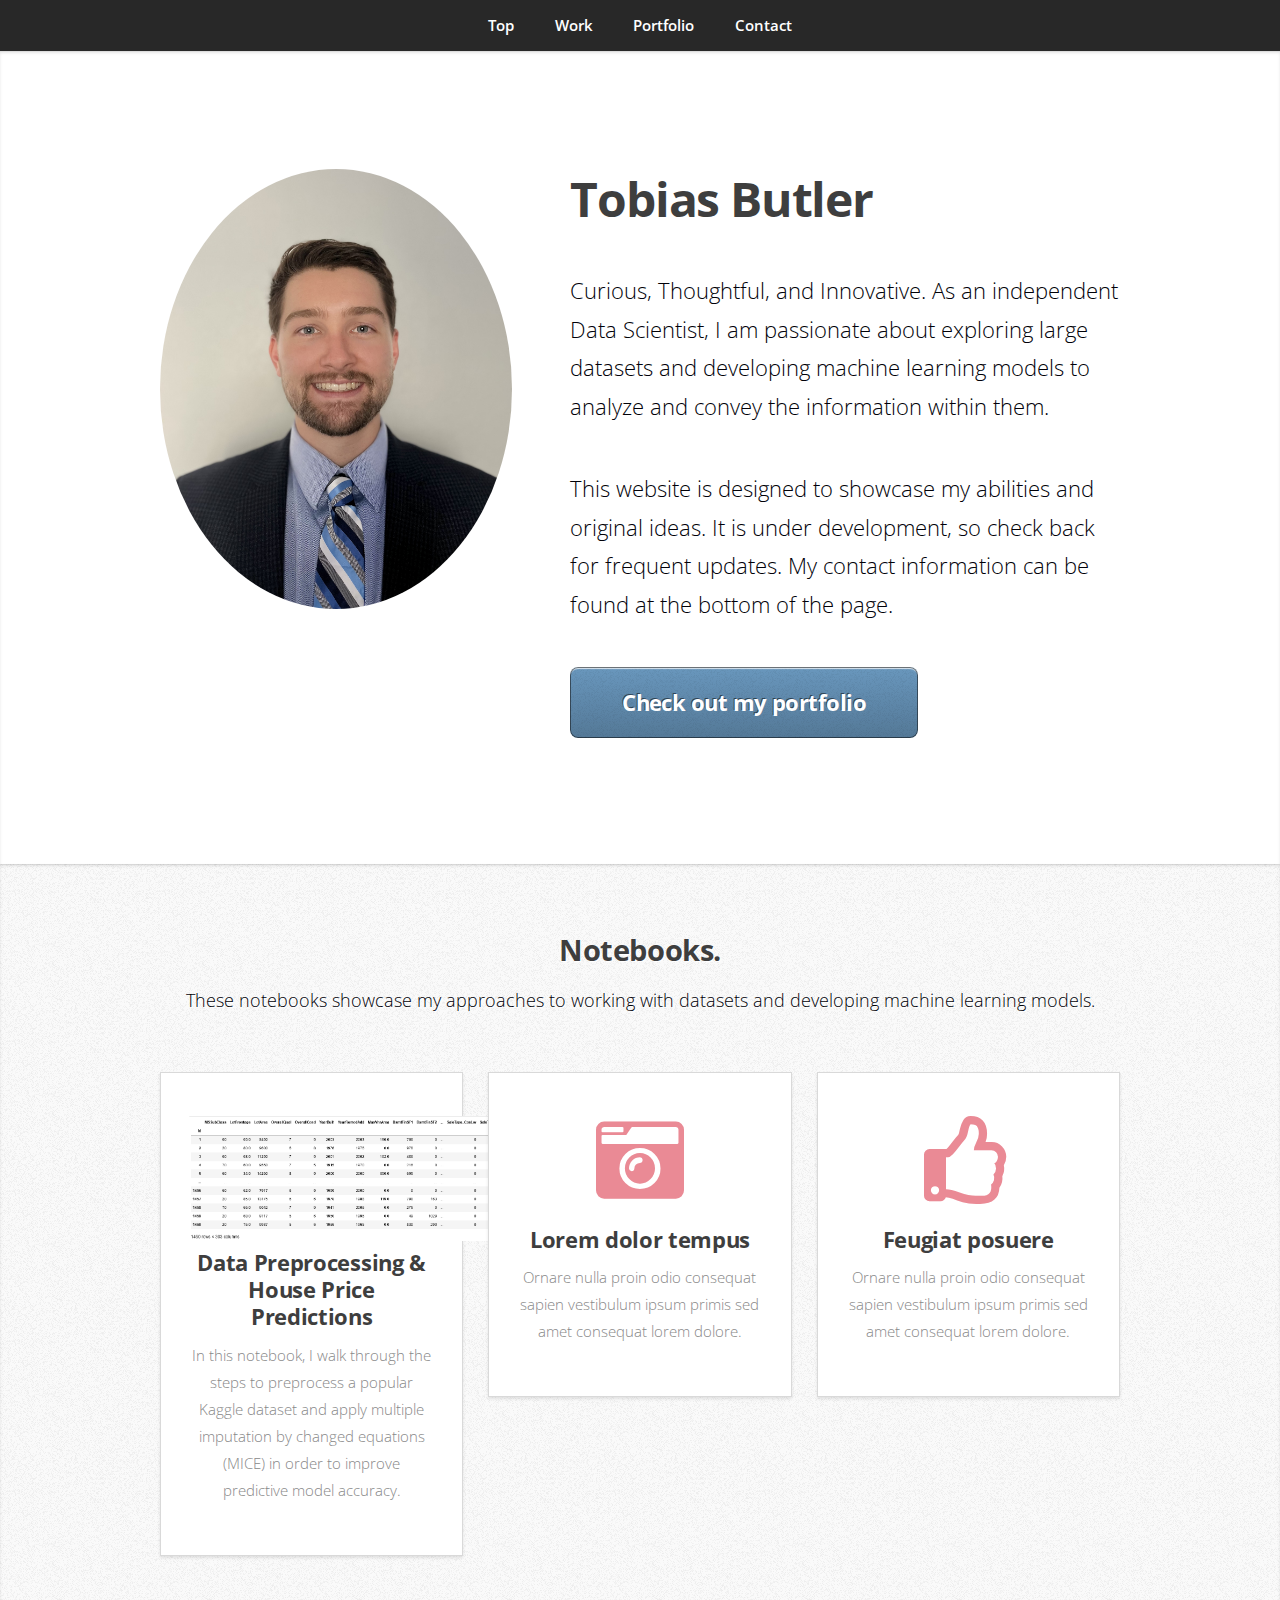
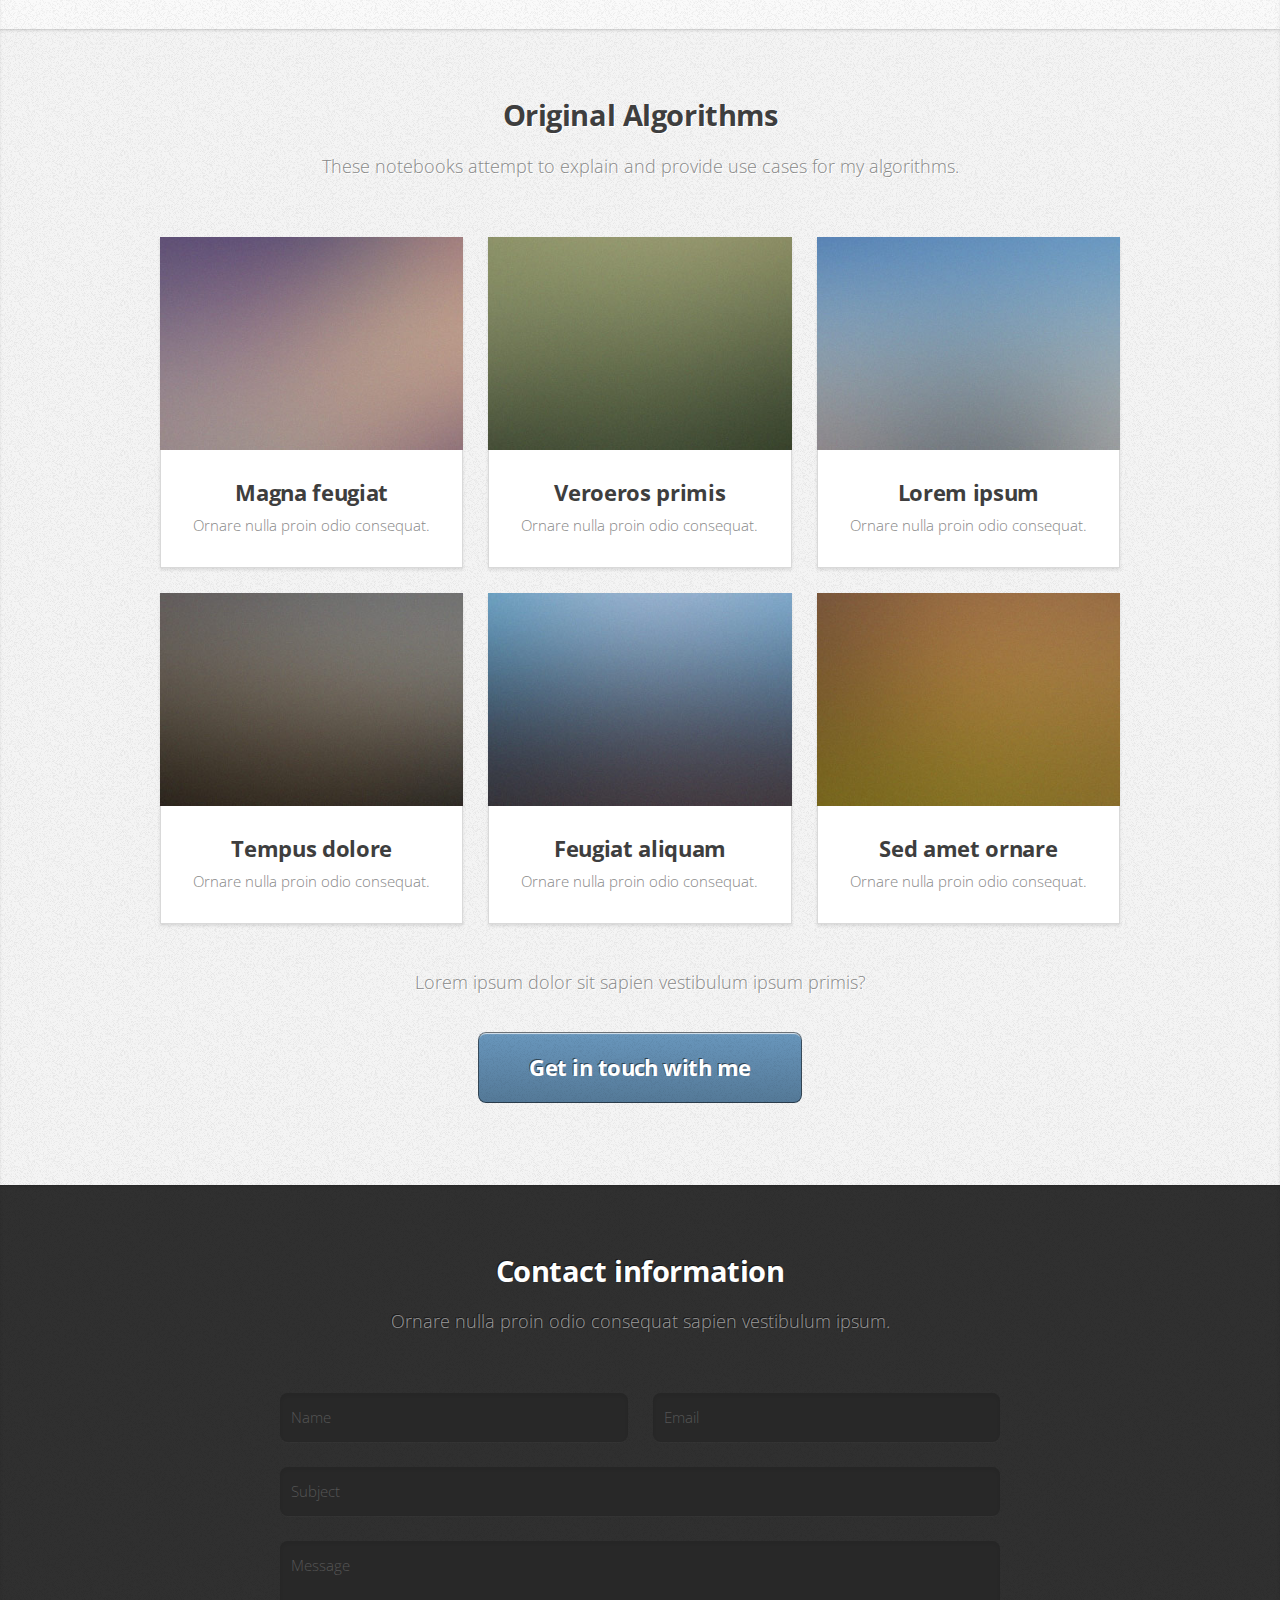
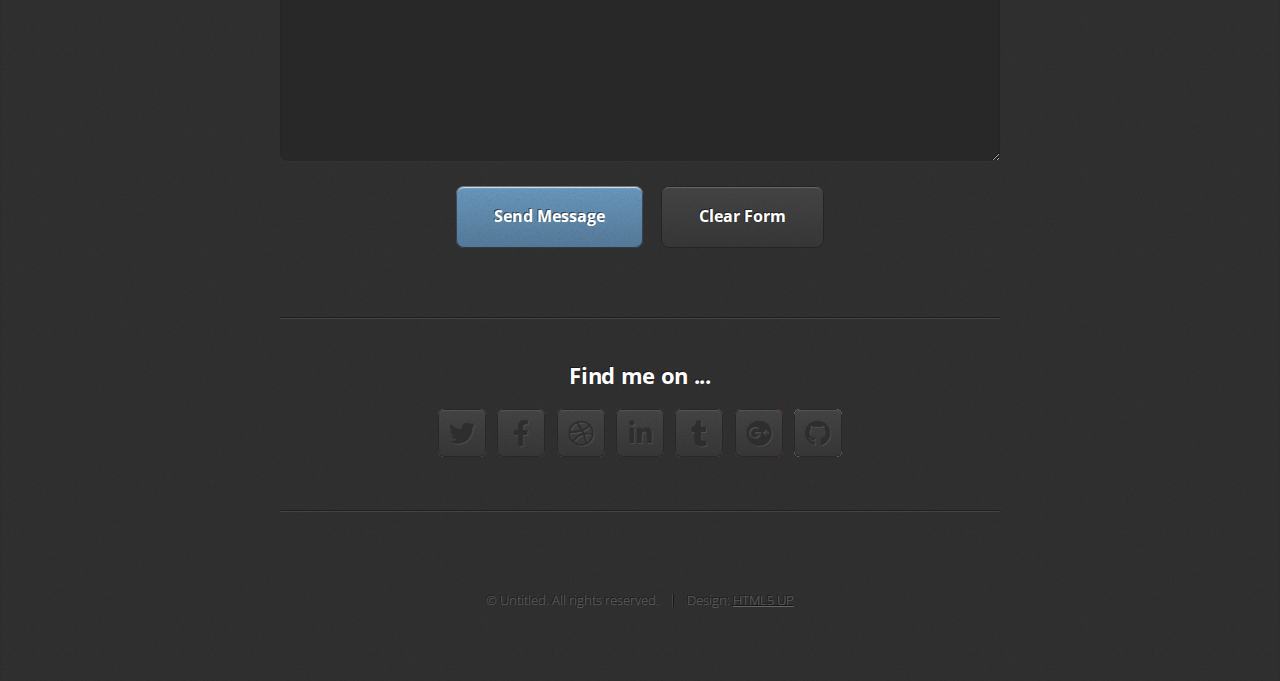
==== index.html @ 4e1645ac ""initial commit"" ====
<!DOCTYPE HTML>
<!--
	Miniport by HTML5 UP
	html5up.net | @ajlkn
	Free for personal and commercial use under the CCA 3.0 license (html5up.net/license)
-->
<html>
	<head>
		<title>Miniport by HTML5 UP</title>
		<meta charset="utf-8" />
		<meta name="viewport" content="width=device-width, initial-scale=1, user-scalable=no" />
		<link rel="stylesheet" href="assets/css/main.css" />
	</head>
	<body class="is-preload">

		<!-- Nav -->
			<nav id="nav">
				<ul class="container">
					<li><a href="#top">Top</a></li>
					<li><a href="#work">Work</a></li>
					<li><a href="#portfolio">Portfolio</a></li>
					<li><a href="#contact">Contact</a></li>
				</ul>
			</nav>

		<!-- Home -->
			<article id="top" class="wrapper style1">
				<div class="container">
					<div class="row">
						<div class="col-4 col-5-large col-12-medium"> 
							<span class="image fit"><img src="images/Headshot sep_7_22.jpg" alt="" /></span>
						</div>
						<div class="col-8 col-7-large col-12-medium">
							<header>
								<h1><strong>Tobias Butler</strong></h1>
							</header>
							<p style="color:rgb(1, 1, 8)">Curious, Thoughtful, and Innovative. As an independent Data Scientist, I am passionate about exploring large 
                                datasets and developing machine learning models to analyze and convey the information within them.</p>
							<p style="color:rgb(1, 1, 8)">This website is designed to showcase my abilities and original ideas. It is under development, so check back 
                                for frequent updates. My contact information can be found at the bottom of the page.</p>
                            <a href="#work" style="color:rgb(1, 1, 8)" class="button large scrolly" >Check out my portfolio</a>
						</div>
					</div>
				</div>
			</article>

		<!-- Portfolio -->
			<article id="work" class="wrapper style2">
				<div class="container">
					<header>
						<h2>Notebooks.</h2>
						<p style="color:rgb(1, 1, 8)">These notebooks showcase my approaches to working with datasets and developing machine learning models.</p>
					</header>
					<div class="row aln-center">
						<div class="col-4 col-6-medium col-12-small" onclick="location.href='newurl.html';">
							<section class="box style1">
								<!-- <span class="icon featured fa-comments"></span> -->
                                <span><img src="images/pandas_table_house_prices.png" alt="Pandas Dataframe" style="width:300px;height:125px;"></span>
								<h3>Data Preprocessing & House Price Predictions</h3>
								<p>In this notebook, I walk through the steps to preprocess a popular Kaggle dataset and apply multiple imputation by changed equations 
                                    (MICE) in order to improve predictive model accuracy.</p>
							</section>
						</div>
						<div class="col-4 col-6-medium col-12-small">
							<section class="box style1">
								<span class="icon solid featured fa-camera-retro"></span>
								<h3>Lorem dolor tempus</h3>
								<p>Ornare nulla proin odio consequat sapien vestibulum ipsum primis sed amet consequat lorem dolore.</p>
							</section>
						</div>
						<div class="col-4 col-6-medium col-12-small">
							<section class="box style1">
								<span class="icon featured fa-thumbs-up"></span>
								<h3>Feugiat posuere</h3>
								<p>Ornare nulla proin odio consequat sapien vestibulum ipsum primis sed amet consequat lorem dolore.</p>
							</section>
						</div>
                        <!-- can add another division here and it will be centered underneath the others -->
					</div>
					<!-- <footer> -->
						<!-- <p>Lorem ipsum dolor sit sapien vestibulum ipsum primis?</p> -->
						<!-- <a href="#portfolio" class="button large scrolly">See some of my recent work</a> -->
					<!-- </footer> -->
				</div>
			</article>

		<!-- Algorithms -->
			<article id="portfolio" class="wrapper style3">
				<div class="container">
					<header>
						<h2>Original Algorithms</h2>
						<p>These notebooks attempt to explain and provide use cases for my algorithms.</p>
					</header>
					<div class="row">
						<div class="col-4 col-6-medium col-12-small">
							<article class="box style2">
								<a href="#" class="image featured"><img src="images/pic01.jpg" alt="" /></a>
								<h3><a href="#">Magna feugiat</a></h3>
								<p>Ornare nulla proin odio consequat.</p>
							</article>
						</div>
						<div class="col-4 col-6-medium col-12-small">
							<article class="box style2">
								<a href="#" class="image featured"><img src="images/pic02.jpg" alt="" /></a>
								<h3><a href="#">Veroeros primis</a></h3>
								<p>Ornare nulla proin odio consequat.</p>
							</article>
						</div>
						<div class="col-4 col-6-medium col-12-small">
							<article class="box style2">
								<a href="#" class="image featured"><img src="images/pic03.jpg" alt="" /></a>
								<h3><a href="#">Lorem ipsum</a></h3>
								<p>Ornare nulla proin odio consequat.</p>
							</article>
						</div>
						<div class="col-4 col-6-medium col-12-small">
							<article class="box style2">
								<a href="#" class="image featured"><img src="images/pic04.jpg" alt="" /></a>
								<h3><a href="#">Tempus dolore</a></h3>
								<p>Ornare nulla proin odio consequat.</p>
							</article>
						</div>
						<div class="col-4 col-6-medium col-12-small">
							<article class="box style2">
								<a href="#" class="image featured"><img src="images/pic05.jpg" alt="" /></a>
								<h3><a href="#">Feugiat aliquam</a></h3>
								<p>Ornare nulla proin odio consequat.</p>
							</article>
						</div>
						<div class="col-4 col-6-medium col-12-small">
							<article class="box style2">
								<a href="#" class="image featured"><img src="images/pic06.jpg" alt="" /></a>
								<h3><a href="#">Sed amet ornare</a></h3>
								<p>Ornare nulla proin odio consequat.</p>
							</article>
						</div>
					</div>
					<footer>
						<p>Lorem ipsum dolor sit sapien vestibulum ipsum primis?</p>
						<a href="#contact" class="button large scrolly">Get in touch with me</a>
					</footer>
				</div>
			</article>

		<!-- Contact -->
			<article id="contact" class="wrapper style4">
				<div class="container medium">
					<header>
						<h2>Contact information</h2>
						<p>Ornare nulla proin odio consequat sapien vestibulum ipsum.</p>
					</header>
					<div class="row">
						<div class="col-12">
							<form method="post" action="#">
								<div class="row">
									<div class="col-6 col-12-small">
										<input type="text" name="name" id="name" placeholder="Name" />
									</div>
									<div class="col-6 col-12-small">
										<input type="text" name="email" id="email" placeholder="Email" />
									</div>
									<div class="col-12">
										<input type="text" name="subject" id="subject" placeholder="Subject" />
									</div>
									<div class="col-12">
										<textarea name="message" id="message" placeholder="Message"></textarea>
									</div>
									<div class="col-12">
										<ul class="actions">
											<li><input type="submit" value="Send Message" /></li>
											<li><input type="reset" value="Clear Form" class="alt" /></li>
										</ul>
									</div>
								</div>
							</form>
						</div>
						<div class="col-12">
							<hr />
							<h3>Find me on ...</h3>
							<ul class="social">
								<li><a href="#" class="icon brands fa-twitter"><span class="label">Twitter</span></a></li>
								<li><a href="#" class="icon brands fa-facebook-f"><span class="label">Facebook</span></a></li>
								<li><a href="#" class="icon brands fa-dribbble"><span class="label">Dribbble</span></a></li>
								<li><a href="#" class="icon brands fa-linkedin-in"><span class="label">LinkedIn</span></a></li>
								<li><a href="#" class="icon brands fa-tumblr"><span class="label">Tumblr</span></a></li>
								<li><a href="#" class="icon brands fa-google-plus"><span class="label">Google+</span></a></li>
								<li><a href="#" class="icon brands fa-github"><span class="label">Github</span></a></li>
								<!--
								<li><a href="#" class="icon solid fa-rss"><span>RSS</span></a></li>
								<li><a href="#" class="icon brands fa-instagram"><span>Instagram</span></a></li>
								<li><a href="#" class="icon brands fa-foursquare"><span>Foursquare</span></a></li>
								<li><a href="#" class="icon brands fa-skype"><span>Skype</span></a></li>
								<li><a href="#" class="icon brands fa-soundcloud"><span>Soundcloud</span></a></li>
								<li><a href="#" class="icon brands fa-youtube"><span>YouTube</span></a></li>
								<li><a href="#" class="icon brands fa-blogger"><span>Blogger</span></a></li>
								<li><a href="#" class="icon brands fa-flickr"><span>Flickr</span></a></li>
								<li><a href="#" class="icon brands fa-vimeo"><span>Vimeo</span></a></li>
								-->
							</ul>
							<hr />
						</div>
					</div>
					<footer>
						<ul id="copyright">
							<li>&copy; Untitled. All rights reserved.</li><li>Design: <a href="http://html5up.net">HTML5 UP</a></li>
						</ul>
					</footer>
				</div>
			</article>

		<!-- Scripts -->
			<script src="assets/js/jquery.min.js"></script>
			<script src="assets/js/jquery.scrolly.min.js"></script>
			<script src="assets/js/browser.min.js"></script>
			<script src="assets/js/breakpoints.min.js"></script>
			<script src="assets/js/util.js"></script>
			<script src="assets/js/main.js"></script>

	</body>
</html>
---- assets/css/main.css ----
@import url("https://fonts.googleapis.com/css?family=Open+Sans:300,300italic,600,600italic,700");
@import url("fontawesome-all.min.css");

/*
	Miniport by HTML5 UP
	html5up.net | @ajlkn
	Free for personal and commercial use under the CCA 3.0 license (html5up.net/license)
*/

html, body, div, span, applet, object,
iframe, h1, h2, h3, h4, h5, h6, p, blockquote,
pre, a, abbr, acronym, address, big, cite,
code, del, dfn, em, img, ins, kbd, q, s, samp,
small, strike, strong, sub, sup, tt, var, b,
u, i, center, dl, dt, dd, ol, ul, li, fieldset,
form, label, legend, table, caption, tbody,
tfoot, thead, tr, th, td, article, aside,
canvas, details, embed, figure, figcaption,
footer, header, hgroup, menu, nav, output, ruby,
section, summary, time, mark, audio, video {
	margin: 0;
	padding: 0;
	border: 0;
	font-size: 100%;
	font: inherit;
	vertical-align: baseline;}

article, aside, details, figcaption, figure,
footer, header, hgroup, menu, nav, section {
	display: block;}

body {
	line-height: 1;
}

ol, ul {
	list-style: none;
}

blockquote, q {
	quotes: none;
}

	blockquote:before, blockquote:after, q:before, q:after {
		content: '';
		content: none;
	}

table {
	border-collapse: collapse;
	border-spacing: 0;
}

body {
	-webkit-text-size-adjust: none;
}

mark {
	background-color: transparent;
	color: inherit;
}

input::-moz-focus-inner {
	border: 0;
	padding: 0;
}

input, select, textarea {
	-moz-appearance: none;
	-webkit-appearance: none;
	-ms-appearance: none;
	appearance: none;
}

/* Basic */

	html {
		box-sizing: border-box;
	}

	*, *:before, *:after {
		box-sizing: inherit;
	}

	body {
		padding-top: 3.5em;
	}

		body.is-preload *, body.is-preload *:before, body.is-preload *:after {
			-moz-animation: none !important;
			-webkit-animation: none !important;
			-ms-animation: none !important;
			animation: none !important;
			-moz-transition: none !important;
			-webkit-transition: none !important;
			-ms-transition: none !important;
			transition: none !important;
		}

	body, input, textarea, select {
		font-family: 'Open Sans', sans-serif;
		line-height: 1.85em;
		color: #888;
		font-weight: 300;
		font-size: 13pt;
	}

	a {
		-moz-transition: color .2s ease-in-out;
		-webkit-transition: color .2s ease-in-out;
		-ms-transition: color .2s ease-in-out;
		transition: color .2s ease-in-out;
		color: #43B3E0;
		text-decoration: underline;
	}

		a:hover {
			color: #43bff0 !important;
		}

		a img {
			border: 0;
		}

	b, strong {
		font-weight: 600;
		color: #3e3e3e;
	}

	i, em {
		font-style: italic;
	}

	sub {
		position: relative;
		top: 0.5em;
		font-size: 0.8em;
	}

	sup {
		position: relative;
		top: -0.5em;
		font-size: 0.8em;
	}

	blockquote {
		border-left: solid 0.75em #eee;
		padding: 1em 0 1em 1.5em;
		font-style: italic;
	}

	h1, h2, h3, h4, h5, h6 {
		color: #3e3e3e;
		margin: 0 0 0.75em 0;
	}

	h1 a, h2 a, h3 a, h4 a, h5 a, h6 a {
		text-decoration: none;
		color: inherit;
	}

	h2, h3, h4, h5, h6 {
		font-weight: 700;
	}

	h1 {
		font-size: 3.25em;
		letter-spacing: -0.025em;
		font-weight: 300;
	}

		h1 strong {
			font-weight: 700;
		}

	h2 {
		font-size: 2em;
		letter-spacing: -0.015em;
	}

	h3 {
		font-size: 1.5em;
		letter-spacing: -0.015em;
	}

	em, i {
		font-style: italic;
	}

	br.clear {
		clear: both;
	}

	hr {
		border: 0;
		border-top: solid 1px #444;
		border-top-color: rgba(0, 0, 0, 0.35);
		box-shadow: 0px 1px 0px 0px rgba(255, 255, 255, 0.1);
		height: 1px;
		margin: 3em 0;
	}

	p, ul, ol, dl, table {
		margin-bottom: 2em;
	}

	header {
		margin: 0 0 3em 0;
	}

		header > p {
			font-size: 1.25em;
			margin: 0;
		}

	footer {
		margin: 3em 0 0 0;
	}

		footer > p {
			font-size: 1.25em;
		}

/* Container */

	.container {
		margin: 0 auto;
		max-width: calc(100% - 50px);
		width: 1200px;
	}

		.container.medium {
			width: 900px;
		}

		@media screen and (max-width: 1680px) {

			.container {
				width: 1200px;
			}

				.container.medium {
					width: 900px;
				}

		}

		@media screen and (max-width: 1280px) {

			.container {
				width: 960px;
			}

				.container.medium {
					width: 720px;
				}

		}

		@media screen and (max-width: 980px) {

			.container {
				width: 100%;
			}

				.container.medium {
					width: 75%;
				}

		}

		@media screen and (max-width: 736px) {

			.container {
				width: 100%;
				max-width: calc(100% - 30px);
			}

				.container.medium {
					width: 100%;
				}

		}

/* Row */

	.row {
		display: flex;
		flex-wrap: wrap;
		box-sizing: border-box;
		align-items: stretch;
	}

		.row > * {
			box-sizing: border-box;
		}

		.row.gtr-uniform > * > :last-child {
			margin-bottom: 0;
		}

		.row.aln-left {
			justify-content: flex-start;
		}

		.row.aln-center {
			justify-content: center;
		}

		.row.aln-right {
			justify-content: flex-end;
		}

		.row.aln-top {
			align-items: flex-start;
		}

		.row.aln-middle {
			align-items: center;
		}

		.row.aln-bottom {
			align-items: flex-end;
		}

		.row > .imp {
			order: -1;
		}

		.row > .col-1 {
			width: 8.33333%;
		}

		.row > .off-1 {
			margin-left: 8.33333%;
		}

		.row > .col-2 {
			width: 16.66667%;
		}

		.row > .off-2 {
			margin-left: 16.66667%;
		}

		.row > .col-3 {
			width: 25%;
		}

		.row > .off-3 {
			margin-left: 25%;
		}

		.row > .col-4 {
			width: 33.33333%;
		}

		.row > .off-4 {
			margin-left: 33.33333%;
		}

		.row > .col-5 {
			width: 41.66667%;
		}

		.row > .off-5 {
			margin-left: 41.66667%;
		}

		.row > .col-6 {
			width: 50%;
		}

		.row > .off-6 {
			margin-left: 50%;
		}

		.row > .col-7 {
			width: 58.33333%;
		}

		.row > .off-7 {
			margin-left: 58.33333%;
		}

		.row > .col-8 {
			width: 66.66667%;
		}

		.row > .off-8 {
			margin-left: 66.66667%;
		}

		.row > .col-9 {
			width: 75%;
		}

		.row > .off-9 {
			margin-left: 75%;
		}

		.row > .col-10 {
			width: 83.33333%;
		}

		.row > .off-10 {
			margin-left: 83.33333%;
		}

		.row > .col-11 {
			width: 91.66667%;
		}

		.row > .off-11 {
			margin-left: 91.66667%;
		}

		.row > .col-12 {
			width: 100%;
		}

		.row > .off-12 {
			margin-left: 100%;
		}

		.row.gtr-0 {
			margin-top: 0px;
			margin-left: 0px;
		}

			.row.gtr-0 > * {
				padding: 0px 0 0 0px;
			}

			.row.gtr-0.gtr-uniform {
				margin-top: 0px;
			}

				.row.gtr-0.gtr-uniform > * {
					padding-top: 0px;
				}

		.row.gtr-25 {
			margin-top: -6.25px;
			margin-left: -6.25px;
		}

			.row.gtr-25 > * {
				padding: 6.25px 0 0 6.25px;
			}

			.row.gtr-25.gtr-uniform {
				margin-top: -6.25px;
			}

				.row.gtr-25.gtr-uniform > * {
					padding-top: 6.25px;
				}

		.row.gtr-50 {
			margin-top: -12.5px;
			margin-left: -12.5px;
		}

			.row.gtr-50 > * {
				padding: 12.5px 0 0 12.5px;
			}

			.row.gtr-50.gtr-uniform {
				margin-top: -12.5px;
			}

				.row.gtr-50.gtr-uniform > * {
					padding-top: 12.5px;
				}

		.row {
			margin-top: -25px;
			margin-left: -25px;
		}

			.row > * {
				padding: 25px 0 0 25px;
			}

			.row.gtr-uniform {
				margin-top: -25px;
			}

				.row.gtr-uniform > * {
					padding-top: 25px;
				}

		.row.gtr-150 {
			margin-top: -37.5px;
			margin-left: -37.5px;
		}

			.row.gtr-150 > * {
				padding: 37.5px 0 0 37.5px;
			}

			.row.gtr-150.gtr-uniform {
				margin-top: -37.5px;
			}

				.row.gtr-150.gtr-uniform > * {
					padding-top: 37.5px;
				}

		.row.gtr-200 {
			margin-top: -50px;
			margin-left: -50px;
		}

			.row.gtr-200 > * {
				padding: 50px 0 0 50px;
			}

			.row.gtr-200.gtr-uniform {
				margin-top: -50px;
			}

				.row.gtr-200.gtr-uniform > * {
					padding-top: 50px;
				}

		@media screen and (max-width: 1680px) {

			.row {
				display: flex;
				flex-wrap: wrap;
				box-sizing: border-box;
				align-items: stretch;
			}

				.row > * {
					box-sizing: border-box;
				}

				.row.gtr-uniform > * > :last-child {
					margin-bottom: 0;
				}

				.row.aln-left {
					justify-content: flex-start;
				}

				.row.aln-center {
					justify-content: center;
				}

				.row.aln-right {
					justify-content: flex-end;
				}

				.row.aln-top {
					align-items: flex-start;
				}

				.row.aln-middle {
					align-items: center;
				}

				.row.aln-bottom {
					align-items: flex-end;
				}

				.row > .imp-xlarge {
					order: -1;
				}

				.row > .col-1-xlarge {
					width: 8.33333%;
				}

				.row > .off-1-xlarge {
					margin-left: 8.33333%;
				}

				.row > .col-2-xlarge {
					width: 16.66667%;
				}

				.row > .off-2-xlarge {
					margin-left: 16.66667%;
				}

				.row > .col-3-xlarge {
					width: 25%;
				}

				.row > .off-3-xlarge {
					margin-left: 25%;
				}

				.row > .col-4-xlarge {
					width: 33.33333%;
				}

				.row > .off-4-xlarge {
					margin-left: 33.33333%;
				}

				.row > .col-5-xlarge {
					width: 41.66667%;
				}

				.row > .off-5-xlarge {
					margin-left: 41.66667%;
				}

				.row > .col-6-xlarge {
					width: 50%;
				}

				.row > .off-6-xlarge {
					margin-left: 50%;
				}

				.row > .col-7-xlarge {
					width: 58.33333%;
				}

				.row > .off-7-xlarge {
					margin-left: 58.33333%;
				}

				.row > .col-8-xlarge {
					width: 66.66667%;
				}

				.row > .off-8-xlarge {
					margin-left: 66.66667%;
				}

				.row > .col-9-xlarge {
					width: 75%;
				}

				.row > .off-9-xlarge {
					margin-left: 75%;
				}

				.row > .col-10-xlarge {
					width: 83.33333%;
				}

				.row > .off-10-xlarge {
					margin-left: 83.33333%;
				}

				.row > .col-11-xlarge {
					width: 91.66667%;
				}

				.row > .off-11-xlarge {
					margin-left: 91.66667%;
				}

				.row > .col-12-xlarge {
					width: 100%;
				}

				.row > .off-12-xlarge {
					margin-left: 100%;
				}

				.row.gtr-0 {
					margin-top: 0px;
					margin-left: 0px;
				}

					.row.gtr-0 > * {
						padding: 0px 0 0 0px;
					}

					.row.gtr-0.gtr-uniform {
						margin-top: 0px;
					}

						.row.gtr-0.gtr-uniform > * {
							padding-top: 0px;
						}

				.row.gtr-25 {
					margin-top: -6.25px;
					margin-left: -6.25px;
				}

					.row.gtr-25 > * {
						padding: 6.25px 0 0 6.25px;
					}

					.row.gtr-25.gtr-uniform {
						margin-top: -6.25px;
					}

						.row.gtr-25.gtr-uniform > * {
							padding-top: 6.25px;
						}

				.row.gtr-50 {
					margin-top: -12.5px;
					margin-left: -12.5px;
				}

					.row.gtr-50 > * {
						padding: 12.5px 0 0 12.5px;
					}

					.row.gtr-50.gtr-uniform {
						margin-top: -12.5px;
					}

						.row.gtr-50.gtr-uniform > * {
							padding-top: 12.5px;
						}

				.row {
					margin-top: -25px;
					margin-left: -25px;
				}

					.row > * {
						padding: 25px 0 0 25px;
					}

					.row.gtr-uniform {
						margin-top: -25px;
					}

						.row.gtr-uniform > * {
							padding-top: 25px;
						}

				.row.gtr-150 {
					margin-top: -37.5px;
					margin-left: -37.5px;
				}

					.row.gtr-150 > * {
						padding: 37.5px 0 0 37.5px;
					}

					.row.gtr-150.gtr-uniform {
						margin-top: -37.5px;
					}

						.row.gtr-150.gtr-uniform > * {
							padding-top: 37.5px;
						}

				.row.gtr-200 {
					margin-top: -50px;
					margin-left: -50px;
				}

					.row.gtr-200 > * {
						padding: 50px 0 0 50px;
					}

					.row.gtr-200.gtr-uniform {
						margin-top: -50px;
					}

						.row.gtr-200.gtr-uniform > * {
							padding-top: 50px;
						}

		}

		@media screen and (max-width: 1280px) {

			.row {
				display: flex;
				flex-wrap: wrap;
				box-sizing: border-box;
				align-items: stretch;
			}

				.row > * {
					box-sizing: border-box;
				}

				.row.gtr-uniform > * > :last-child {
					margin-bottom: 0;
				}

				.row.aln-left {
					justify-content: flex-start;
				}

				.row.aln-center {
					justify-content: center;
				}

				.row.aln-right {
					justify-content: flex-end;
				}

				.row.aln-top {
					align-items: flex-start;
				}

				.row.aln-middle {
					align-items: center;
				}

				.row.aln-bottom {
					align-items: flex-end;
				}

				.row > .imp-large {
					order: -1;
				}

				.row > .col-1-large {
					width: 8.33333%;
				}

				.row > .off-1-large {
					margin-left: 8.33333%;
				}

				.row > .col-2-large {
					width: 16.66667%;
				}

				.row > .off-2-large {
					margin-left: 16.66667%;
				}

				.row > .col-3-large {
					width: 25%;
				}

				.row > .off-3-large {
					margin-left: 25%;
				}

				.row > .col-4-large {
					width: 33.33333%;
				}

				.row > .off-4-large {
					margin-left: 33.33333%;
				}

				.row > .col-5-large {
					width: 41.66667%;
				}

				.row > .off-5-large {
					margin-left: 41.66667%;
				}

				.row > .col-6-large {
					width: 50%;
				}

				.row > .off-6-large {
					margin-left: 50%;
				}

				.row > .col-7-large {
					width: 58.33333%;
				}

				.row > .off-7-large {
					margin-left: 58.33333%;
				}

				.row > .col-8-large {
					width: 66.66667%;
				}

				.row > .off-8-large {
					margin-left: 66.66667%;
				}

				.row > .col-9-large {
					width: 75%;
				}

				.row > .off-9-large {
					margin-left: 75%;
				}

				.row > .col-10-large {
					width: 83.33333%;
				}

				.row > .off-10-large {
					margin-left: 83.33333%;
				}

				.row > .col-11-large {
					width: 91.66667%;
				}

				.row > .off-11-large {
					margin-left: 91.66667%;
				}

				.row > .col-12-large {
					width: 100%;
				}

				.row > .off-12-large {
					margin-left: 100%;
				}

				.row.gtr-0 {
					margin-top: 0px;
					margin-left: 0px;
				}

					.row.gtr-0 > * {
						padding: 0px 0 0 0px;
					}

					.row.gtr-0.gtr-uniform {
						margin-top: 0px;
					}

						.row.gtr-0.gtr-uniform > * {
							padding-top: 0px;
						}

				.row.gtr-25 {
					margin-top: -6.25px;
					margin-left: -6.25px;
				}

					.row.gtr-25 > * {
						padding: 6.25px 0 0 6.25px;
					}

					.row.gtr-25.gtr-uniform {
						margin-top: -6.25px;
					}

						.row.gtr-25.gtr-uniform > * {
							padding-top: 6.25px;
						}

				.row.gtr-50 {
					margin-top: -12.5px;
					margin-left: -12.5px;
				}

					.row.gtr-50 > * {
						padding: 12.5px 0 0 12.5px;
					}

					.row.gtr-50.gtr-uniform {
						margin-top: -12.5px;
					}

						.row.gtr-50.gtr-uniform > * {
							padding-top: 12.5px;
						}

				.row {
					margin-top: -25px;
					margin-left: -25px;
				}

					.row > * {
						padding: 25px 0 0 25px;
					}

					.row.gtr-uniform {
						margin-top: -25px;
					}

						.row.gtr-uniform > * {
							padding-top: 25px;
						}

				.row.gtr-150 {
					margin-top: -37.5px;
					margin-left: -37.5px;
				}

					.row.gtr-150 > * {
						padding: 37.5px 0 0 37.5px;
					}

					.row.gtr-150.gtr-uniform {
						margin-top: -37.5px;
					}

						.row.gtr-150.gtr-uniform > * {
							padding-top: 37.5px;
						}

				.row.gtr-200 {
					margin-top: -50px;
					margin-left: -50px;
				}

					.row.gtr-200 > * {
						padding: 50px 0 0 50px;
					}

					.row.gtr-200.gtr-uniform {
						margin-top: -50px;
					}

						.row.gtr-200.gtr-uniform > * {
							padding-top: 50px;
						}

		}

		@media screen and (max-width: 980px) {

			.row {
				display: flex;
				flex-wrap: wrap;
				box-sizing: border-box;
				align-items: stretch;
			}

				.row > * {
					box-sizing: border-box;
				}

				.row.gtr-uniform > * > :last-child {
					margin-bottom: 0;
				}

				.row.aln-left {
					justify-content: flex-start;
				}

				.row.aln-center {
					justify-content: center;
				}

				.row.aln-right {
					justify-content: flex-end;
				}

				.row.aln-top {
					align-items: flex-start;
				}

				.row.aln-middle {
					align-items: center;
				}

				.row.aln-bottom {
					align-items: flex-end;
				}

				.row > .imp-medium {
					order: -1;
				}

				.row > .col-1-medium {
					width: 8.33333%;
				}

				.row > .off-1-medium {
					margin-left: 8.33333%;
				}

				.row > .col-2-medium {
					width: 16.66667%;
				}

				.row > .off-2-medium {
					margin-left: 16.66667%;
				}

				.row > .col-3-medium {
					width: 25%;
				}

				.row > .off-3-medium {
					margin-left: 25%;
				}

				.row > .col-4-medium {
					width: 33.33333%;
				}

				.row > .off-4-medium {
					margin-left: 33.33333%;
				}

				.row > .col-5-medium {
					width: 41.66667%;
				}

				.row > .off-5-medium {
					margin-left: 41.66667%;
				}

				.row > .col-6-medium {
					width: 50%;
				}

				.row > .off-6-medium {
					margin-left: 50%;
				}

				.row > .col-7-medium {
					width: 58.33333%;
				}

				.row > .off-7-medium {
					margin-left: 58.33333%;
				}

				.row > .col-8-medium {
					width: 66.66667%;
				}

				.row > .off-8-medium {
					margin-left: 66.66667%;
				}

				.row > .col-9-medium {
					width: 75%;
				}

				.row > .off-9-medium {
					margin-left: 75%;
				}

				.row > .col-10-medium {
					width: 83.33333%;
				}

				.row > .off-10-medium {
					margin-left: 83.33333%;
				}

				.row > .col-11-medium {
					width: 91.66667%;
				}

				.row > .off-11-medium {
					margin-left: 91.66667%;
				}

				.row > .col-12-medium {
					width: 100%;
				}

				.row > .off-12-medium {
					margin-left: 100%;
				}

				.row.gtr-0 {
					margin-top: 0px;
					margin-left: 0px;
				}

					.row.gtr-0 > * {
						padding: 0px 0 0 0px;
					}

					.row.gtr-0.gtr-uniform {
						margin-top: 0px;
					}

						.row.gtr-0.gtr-uniform > * {
							padding-top: 0px;
						}

				.row.gtr-25 {
					margin-top: -6.25px;
					margin-left: -6.25px;
				}

					.row.gtr-25 > * {
						padding: 6.25px 0 0 6.25px;
					}

					.row.gtr-25.gtr-uniform {
						margin-top: -6.25px;
					}

						.row.gtr-25.gtr-uniform > * {
							padding-top: 6.25px;
						}

				.row.gtr-50 {
					margin-top: -12.5px;
					margin-left: -12.5px;
				}

					.row.gtr-50 > * {
						padding: 12.5px 0 0 12.5px;
					}

					.row.gtr-50.gtr-uniform {
						margin-top: -12.5px;
					}

						.row.gtr-50.gtr-uniform > * {
							padding-top: 12.5px;
						}

				.row {
					margin-top: -25px;
					margin-left: -25px;
				}

					.row > * {
						padding: 25px 0 0 25px;
					}

					.row.gtr-uniform {
						margin-top: -25px;
					}

						.row.gtr-uniform > * {
							padding-top: 25px;
						}

				.row.gtr-150 {
					margin-top: -37.5px;
					margin-left: -37.5px;
				}

					.row.gtr-150 > * {
						padding: 37.5px 0 0 37.5px;
					}

					.row.gtr-150.gtr-uniform {
						margin-top: -37.5px;
					}

						.row.gtr-150.gtr-uniform > * {
							padding-top: 37.5px;
						}

				.row.gtr-200 {
					margin-top: -50px;
					margin-left: -50px;
				}

					.row.gtr-200 > * {
						padding: 50px 0 0 50px;
					}

					.row.gtr-200.gtr-uniform {
						margin-top: -50px;
					}

						.row.gtr-200.gtr-uniform > * {
							padding-top: 50px;
						}

		}

		@media screen and (max-width: 736px) {

			.row {
				display: flex;
				flex-wrap: wrap;
				box-sizing: border-box;
				align-items: stretch;
			}

				.row > * {
					box-sizing: border-box;
				}

				.row.gtr-uniform > * > :last-child {
					margin-bottom: 0;
				}

				.row.aln-left {
					justify-content: flex-start;
				}

				.row.aln-center {
					justify-content: center;
				}

				.row.aln-right {
					justify-content: flex-end;
				}

				.row.aln-top {
					align-items: flex-start;
				}

				.row.aln-middle {
					align-items: center;
				}

				.row.aln-bottom {
					align-items: flex-end;
				}

				.row > .imp-small {
					order: -1;
				}

				.row > .col-1-small {
					width: 8.33333%;
				}

				.row > .off-1-small {
					margin-left: 8.33333%;
				}

				.row > .col-2-small {
					width: 16.66667%;
				}

				.row > .off-2-small {
					margin-left: 16.66667%;
				}

				.row > .col-3-small {
					width: 25%;
				}

				.row > .off-3-small {
					margin-left: 25%;
				}

				.row > .col-4-small {
					width: 33.33333%;
				}

				.row > .off-4-small {
					margin-left: 33.33333%;
				}

				.row > .col-5-small {
					width: 41.66667%;
				}

				.row > .off-5-small {
					margin-left: 41.66667%;
				}

				.row > .col-6-small {
					width: 50%;
				}

				.row > .off-6-small {
					margin-left: 50%;
				}

				.row > .col-7-small {
					width: 58.33333%;
				}

				.row > .off-7-small {
					margin-left: 58.33333%;
				}

				.row > .col-8-small {
					width: 66.66667%;
				}

				.row > .off-8-small {
					margin-left: 66.66667%;
				}

				.row > .col-9-small {
					width: 75%;
				}

				.row > .off-9-small {
					margin-left: 75%;
				}

				.row > .col-10-small {
					width: 83.33333%;
				}

				.row > .off-10-small {
					margin-left: 83.33333%;
				}

				.row > .col-11-small {
					width: 91.66667%;
				}

				.row > .off-11-small {
					margin-left: 91.66667%;
				}

				.row > .col-12-small {
					width: 100%;
				}

				.row > .off-12-small {
					margin-left: 100%;
				}

				.row.gtr-0 {
					margin-top: 0px;
					margin-left: 0px;
				}

					.row.gtr-0 > * {
						padding: 0px 0 0 0px;
					}

					.row.gtr-0.gtr-uniform {
						margin-top: 0px;
					}

						.row.gtr-0.gtr-uniform > * {
							padding-top: 0px;
						}

				.row.gtr-25 {
					margin-top: -3.75px;
					margin-left: -3.75px;
				}

					.row.gtr-25 > * {
						padding: 3.75px 0 0 3.75px;
					}

					.row.gtr-25.gtr-uniform {
						margin-top: -3.75px;
					}

						.row.gtr-25.gtr-uniform > * {
							padding-top: 3.75px;
						}

				.row.gtr-50 {
					margin-top: -7.5px;
					margin-left: -7.5px;
				}

					.row.gtr-50 > * {
						padding: 7.5px 0 0 7.5px;
					}

					.row.gtr-50.gtr-uniform {
						margin-top: -7.5px;
					}

						.row.gtr-50.gtr-uniform > * {
							padding-top: 7.5px;
						}

				.row {
					margin-top: -15px;
					margin-left: -15px;
				}

					.row > * {
						padding: 15px 0 0 15px;
					}

					.row.gtr-uniform {
						margin-top: -15px;
					}

						.row.gtr-uniform > * {
							padding-top: 15px;
						}

				.row.gtr-150 {
					margin-top: -22.5px;
					margin-left: -22.5px;
				}

					.row.gtr-150 > * {
						padding: 22.5px 0 0 22.5px;
					}

					.row.gtr-150.gtr-uniform {
						margin-top: -22.5px;
					}

						.row.gtr-150.gtr-uniform > * {
							padding-top: 22.5px;
						}

				.row.gtr-200 {
					margin-top: -30px;
					margin-left: -30px;
				}

					.row.gtr-200 > * {
						padding: 30px 0 0 30px;
					}

					.row.gtr-200.gtr-uniform {
						margin-top: -30px;
					}

						.row.gtr-200.gtr-uniform > * {
							padding-top: 30px;
						}

		}

/* Form */

	form label {
		color: #3e3e3e;
		font-weight: 700;
		display: block;
		margin: 0 0 0.5em 0;
	}

	form input[type=text],
	form input[type=email],
	form input[type=password],
	form select,
	form textarea {
		-moz-transition: background .2s ease-in-out, box-shadow .2s ease-in-out;
		-webkit-transition: background .2s ease-in-out, box-shadow .2s ease-in-out;
		-ms-transition: background .2s ease-in-out, box-shadow .2s ease-in-out;
		transition: background .2s ease-in-out, box-shadow .2s ease-in-out;
		-webkit-appearance: none;
		display: block;
		border: 0;
		padding: 0.75em;
		font-size: 1em;
		border-radius: 8px;
		border: solid 1px #ddd;
		background: #fff;
		color: #bbb;
		box-shadow: inset 0px 2px 3px 1px rgba(0, 0, 0, 0.05), 0px 1px 0px 0px rgba(255, 255, 255, 0.025);
		width: 100%;
	}

		form input[type=text]:focus,
		form input[type=email]:focus,
		form input[type=password]:focus,
		form select:focus,
		form textarea:focus {
			background: #fafafa;
			box-shadow: inset 0px 2px 5px 0px rgba(0, 0, 0, 0.05), 0px 1px 0px 0px rgba(255, 255, 255, 0.025), inset 0px 0px 2px 1px #43bff0;
		}

	form textarea {
		height: 15em;
	}

	form .actions:last-child {
		margin-bottom: 0;
	}

	form ::-webkit-input-placeholder {
		color: #555 !important;
	}

	form :-moz-placeholder {
		color: #555 !important;
	}

	form ::-moz-placeholder {
		color: #555 !important;
	}

	form :-ms-input-placeholder {
		color: #555 !important;
	}

	form ::-moz-focus-inner {
		border: 0;
	}

/* Tables */

	table {
		width: 100%;
	}

		table.default {
			width: 100%;
		}

			table.default tr {
				border-top: solid 1px #eee;
			}

				table.default tr:first-child {
					border-top: 0;
				}

			table.default td {
				padding: 0.5em 1em 0.5em 1em;
			}

			table.default th {
				text-align: left;
				padding: 0.5em 1em 0.5em 1em;
				font-weight: 600;
				margin: 0 0 1em 0;
			}

			table.default thead {
				background: #4f4f4f;
				color: #fff;
			}

/* Section/Article */

	section, article {
		margin-bottom: 3em;
	}

	section > :last-child,
	article > :last-child,
	section:last-child,
	article:last-child {
		margin-bottom: 0;
	}

/* Image */

	.image {
		display: inline-block;
		position: relative;
	}

		.image img {
			display: block;
			width: 100%;
		}

		.image.fit {
			display: block;
			width: 100%;
		}

		.image.featured {
			display: block;
			width: 100%;
			margin: 0 0 2em 0;
		}

		.image.left {
			float: left;
			margin: 0 2em 2em 0;
		}

		.image.centered {
			display: block;
			margin: 0 0 2em 0;
		}

			.image.centered img {
				margin: 0 auto;
				width: auto;
			}

/* Button */

	input[type="button"],
	input[type="submit"],
	input[type="reset"],
	button,
	.button {
		background-image: url("images/bg.png"), -moz-linear-gradient(top, rgba(0, 0, 0, 0), rgba(0, 0, 0, 0.2));
		background-image: url("images/bg.png"), -webkit-linear-gradient(top, rgba(0, 0, 0, 0), rgba(0, 0, 0, 0.2));
		background-image: url("images/bg.png"), -ms-linear-gradient(top, rgba(0, 0, 0, 0), rgba(0, 0, 0, 0.2));
		background-image: url("images/bg.png"), linear-gradient(top, rgba(0, 0, 0, 0), rgba(0, 0, 0, 0.2));
		-moz-transition: background-color .2s ease-in-out;
		-webkit-transition: background-color .2s ease-in-out;
		-ms-transition: background-color .2s ease-in-out;
		transition: background-color .2s ease-in-out;
		-webkit-appearance: none;
		position: relative;
		display: inline-block;
		color: #fff !important;
		text-decoration: none;
		font-weight: 700;
		border: 0;
		outline: 0;
		cursor: pointer;
		border-radius: 8px;
		text-shadow: -1px -1px 0.5px rgba(0, 0, 0, 0.5);
		overflow: hidden;
		box-shadow: inset 0px 0px 0px 1px rgba(0, 0, 0, 0.5), inset 0px 2px 1px 0px rgba(255, 255, 255, 0.75);
		background-color: #6997bd;
		padding: 1em 2.35em 1em 2.35em;
		font-size: 1.1em;
		max-width: 24em;
	}

		input[type="button"]:hover,
		input[type="submit"]:hover,
		input[type="reset"]:hover,
		button:hover,
		.button:hover {
			background-color: #6997bd;
			color: #fff !important;
		}

		input[type="button"]:active,
		input[type="submit"]:active,
		input[type="reset"]:active,
		button:active,
		.button:active {
			background-color: #6997bd;
			top: 1px;
		}

		input[type="button"].large,
		input[type="submit"].large,
		input[type="reset"].large,
		button.large,
		.button.large {
			font-size: 1.5em;
			letter-spacing: -0.025em;
		}

		input[type="button"].alt,
		input[type="submit"].alt,
		input[type="reset"].alt,
		button.alt,
		.button.alt {
			background-color: #444;
			box-shadow: inset 0px 0px 0px 1px #242424, inset 0px 2px 1px 0px rgba(255, 255, 255, 0.2);
		}

			input[type="button"].alt:hover,
			input[type="submit"].alt:hover,
			input[type="reset"].alt:hover,
			button.alt:hover,
			.button.alt:hover {
				background-color: #4f4f4f;
				color: #fff !important;
			}

			input[type="button"].alt:active,
			input[type="submit"].alt:active,
			input[type="reset"].alt:active,
			button.alt:active,
			.button.alt:active {
				background-color: #3f3f3f;
			}

/* List */

	ul {
		list-style: disc;
		padding-left: 1em;
	}

		ul li {
			padding-left: 0.5em;
		}

	ol {
		list-style: decimal;
		padding-left: 1.25em;
	}

		ol li {
			padding-left: 0.25em;
		}

/* Social */

	ul.social {
		cursor: default;
		margin: 0;
		list-style: none;
		padding-left: 0;
	}

		ul.social li {
			position: relative;
			display: inline-block;
			margin: 0.25em;
			top: 0;
			padding-left: 0;
		}

			ul.social li a {
				-moz-transition: top .2s ease-in-out;
				-webkit-transition: top .2s ease-in-out;
				-ms-transition: top .2s ease-in-out;
				transition: top .2s ease-in-out;
				display: block;
				width: 48px;
				height: 48px;
				border-radius: 6px;
				top: 0;
				position: relative;
			}

				ul.social li a:before {
					background-image: url("images/bg.png"), -moz-linear-gradient(top, rgba(0, 0, 0, 0), rgba(0, 0, 0, 0.2));
					background-image: url("images/bg.png"), -webkit-linear-gradient(top, rgba(0, 0, 0, 0), rgba(0, 0, 0, 0.2));
					background-image: url("images/bg.png"), -ms-linear-gradient(top, rgba(0, 0, 0, 0), rgba(0, 0, 0, 0.2));
					background-image: url("images/bg.png"), linear-gradient(top, rgba(0, 0, 0, 0), rgba(0, 0, 0, 0.2));
					-moz-transition: background-color .2s ease-in-out;
					-webkit-transition: background-color .2s ease-in-out;
					-ms-transition: background-color .2s ease-in-out;
					transition: background-color .2s ease-in-out;
					background-color: #444;
					border-radius: 6px;
					box-shadow: inset 0px 0px 0px 1px #282828, inset 0px 2px 1px 0px rgba(255, 255, 255, 0.1);
					color: #2E2E2E !important;
					display: block;
					font-size: 26px;
					height: 48px;
					line-height: 48px;
					text-align: center;
					outline: 0;
					overflow: hidden;
					text-shadow: 1px 1px 0px rgba(255, 255, 255, 0.1);
					width: 48px;
				}

				ul.social li a.fa-twitter {
					background-color: #2DAAE4;
				}

				ul.social li a.fa-facebook-f {
					background-color: #3C5A98;
				}

				ul.social li a.fa-dribbble {
					background-color: #C4376B;
				}

				ul.social li a.fa-linkedin-in {
					background-color: #006599;
				}

				ul.social li a.fa-tumblr {
					background-color: #51718A;
				}

				ul.social li a.fa-google-plus {
					background-color: #DA2713;
				}

				ul.social li a.fa-github {
					background-color: #FAFAFA;
				}

				ul.social li a.fa-rss {
					background-color: #F2600B;
				}

				ul.social li a.fa-instagram {
					background-color: #E0D7C8;
				}

				ul.social li a.fa-foursquare {
					background-color: #39A3D4;
				}

				ul.social li a.fa-skype {
					background-color: #10BEF1;
				}

				ul.social li a.fa-soundcloud {
					background-color: #FE5419;
				}

				ul.social li a.fa-youtube {
					background-color: #BF2E25;
				}

				ul.social li a.fa-blogger {
					background-color: #FF6501;
				}

				ul.social li a.fa-flickr {
					background-color: #0062DB;
				}

				ul.social li a.fa-vimeo {
					background-color: #4C8AB0;
				}

				ul.social li a:hover {
					top: -5px;
				}

					ul.social li a:hover:before {
						background-color: transparent;
					}

/* Actions */

	ul.actions {
		list-style: none;
		padding-left: 0;
	}

		ul.actions li {
			display: inline-block;
			margin: 0 0 0 1em;
			padding-left: 0;
		}

			ul.actions li:first-child {
				margin-left: 0;
			}

/* Box */

	.box {
		background: #fff;
		box-shadow: inset 0px 0px 0px 1px rgba(0, 0, 0, 0.15), 0px 2px 3px 0px rgba(0, 0, 0, 0.1);
		text-align: center;
		padding: 2em;
	}

		.box.style1 {
			padding: 3em 2em 3.5em 2em;
		}

			.box.style1 h3 {
				margin-bottom: 0.5em;
			}

		.box.style2 h3 {
			margin-bottom: 0.25em;
		}

		.box.style2 .image {
			position: relative;
			left: 2em;
			top: 2em;
			margin: -4em 0 4em -4em;
			width: auto;
		}

/* Icons */

	.icon {
		text-decoration: none;
		text-decoration: none;
	}

		.icon:before {
			-moz-osx-font-smoothing: grayscale;
			-webkit-font-smoothing: antialiased;
			display: inline-block;
			font-style: normal;
			font-variant: normal;
			text-rendering: auto;
			line-height: 1;
			text-transform: none !important;
			font-family: 'Font Awesome 5 Free';
			font-weight: 400;
		}

		.icon:before {
			font-size: 1.25em;
		}

		.icon > .label {
			display: none;
		}

		.icon.solid:before {
			font-weight: 900;
		}

		.icon.brands:before {
			font-family: 'Font Awesome 5 Brands';
		}

		.icon.featured {
			color: #EA8A95;
			display: block;
			margin: 0 0 1.5em 0;
			cursor: default;
		}

			.icon.featured:before {
				font-size: 6em;
			}

/* Wrappers */

	.wrapper {
		background-image: url("images/bg.png");
		box-shadow: inset 0px 1px 0px 0px rgba(0, 0, 0, 0.05), inset 0px 2px 3px 0px rgba(0, 0, 0, 0.1);
		padding: 8em 0 8em 0;
		text-align: center;
	}

		.wrapper.style1 {
			background-image: none;
			background-color: #fff;
		}

		.wrapper.style2 {
			background-color: #fafafa;
			text-shadow: 1px 1px 0px #fff;
		}

		.wrapper.style3 {
			background-color: #f4f4f4;
			text-shadow: 1px 1px 0px #fff;
		}

		.wrapper.style4 {
			background-color: #303030;
			color: #999;
			text-shadow: -1px -1px 0px #181818;
		}

			.wrapper.style4 h1, .wrapper.style4 h2, .wrapper.style4 h3, .wrapper.style4 h4, .wrapper.style4 h5, .wrapper.style4 h6 {
				color: #fff;
			}

			.wrapper.style4 form input[type=text],
			.wrapper.style4 form input[type=password],
			.wrapper.style4 form select,
			.wrapper.style4 form textarea {
				border: none;
				background: #282828;
			}

				.wrapper.style4 form input[type=text]:focus,
				.wrapper.style4 form input[type=password]:focus,
				.wrapper.style4 form select:focus,
				.wrapper.style4 form textarea:focus {
					background: #252525;
				}

/* Nav */

	#nav {
		background-color: #282828;
		text-align: center;
		position: fixed;
		left: 0;
		top: 0;
		width: 100%;
		z-index: 10000;
		cursor: default;
		height: 3.5em;
		line-height: 3.5em;
	}

		#nav ul {
			margin-bottom: 0;
			list-style: none;
			padding-left: 0;
		}

		#nav li {
			display: inline-block;
			padding-left: 0;
		}

		#nav a {
			-moz-transition: background-color .2s ease-in-out;
			-webkit-transition: background-color .2s ease-in-out;
			-ms-transition: background-color .2s ease-in-out;
			transition: background-color .2s ease-in-out;
			position: relative;
			display: block;
			color: #fff;
			text-decoration: none;
			outline: 0;
			font-weight: 600;
			border-radius: 8px;
			color: #fff;
			height: 2.5em;
			line-height: 2.5em;
			padding: 0 1.25em;
		}

			#nav a:hover {
				color: #fff !important;
				background: #383838;
			}

			#nav a.active {
				background: #484848;
			}

				#nav a.active:before {
					content: '';
					display: block;
					position: absolute;
					bottom: -0.6em;
					left: 50%;
					margin-left: -0.75em;
					border-left: solid 0.75em transparent;
					border-right: solid 0.75em transparent;
					border-top: solid 0.6em #282828;
				}

/* Articles */

	body > article {
		margin-bottom: 0;
	}

	#top {
		padding: 10em 0 10em 0;
		text-align: left;
	}

		#top .image {
			border-radius: 100%;
			width: 20em;
			height: 20em;
			margin: 0;
		}

			#top .image img {
				border-radius: 100%;
			}

		#top h1 {
			margin-top: 0.35em;
		}

		#top p {
			font-size: 1.5em;
			line-height: 1.75em;
		}

			#top p a {
				color: inherit;
			}

	#contact footer {
		font-size: 0.9em;
	}

/* Copyright */

	#copyright {
		color: #666;
		font-size: 1em;
		line-height: 1em;
		list-style: none;
		padding-left: 0;
		margin-bottom: 0;
	}

		#copyright li {
			display: inline-block;
			border-left: solid 1px rgba(0, 0, 0, 0.5);
			box-shadow: -1px 0px 0px 0px rgba(255, 255, 255, 0.1);
			padding: 0 0 0 1em;
			margin: 0 0 0 1em;
		}

			#copyright li:first-child {
				border: 0;
				box-shadow: none;
				padding-left: 0;
				margin-left: 0;
			}

		#copyright a {
			-moz-transition: color .2s ease-in-out;
			-webkit-transition: color .2s ease-in-out;
			-ms-transition: color .2s ease-in-out;
			transition: color .2s ease-in-out;
			color: inherit;
		}

			#copyright a:hover {
				color: #777;
			}

/* Large */

	@media screen and (max-width: 1280px) {

		/* Basic */

			body {
				font-size: 11pt;
			}

			input, textarea, select {
				font-size: 11pt;
			}

			header {
				margin: 0 0 4em 0;
			}

		/* Wrappers */

			.wrapper {
				padding: 5em 0 5em 0;
				text-align: center;
			}

				.wrapper.style4 .row-special {
					margin: 2em 0 0 0;
					padding: 2em 0 2em 0;
				}

		/* Articles */

			#top {
				padding: 8em 0;
			}

				#top .image {
					width: 24em;
					height: 24em;
					margin: 0;
				}

	}

/* Medium */

	@media screen and (max-width: 980px) {

		/* Articles */

			#top {
				text-align: center;
				padding: 5em 0;
			}

				#top .image {
					margin: 0 auto 2em auto;
				}

	}

/* Small */

	@media screen and (max-width: 736px) {

		/* Basic */

			body {
				padding-top: 44px;
			}

			body, input, textarea, select {
				line-height: 1.75em;
				font-size: 10pt;
				letter-spacing: 0;
			}

			h1, h2, h3, h4, h5, h6 {
				font-size: 1.25em;
				margin: 0 0 0.4em 0;
			}

			h1 {
				font-size: 2.25em;
				line-height: 1.25em;
			}

			header {
				margin: 0 0 2em 0;
			}

				header > p {
					font-size: 1.25em;
				}

			footer {
				margin: 2.5em 0 0 0;
			}

				footer > p {
					font-size: 1.25em;
				}

			hr {
				margin: 1.5em 0 2em 0;
			}

		/* Section/Article */

			section, article {
				clear: both;
			}

		/* Button */

			input[type="button"],
			input[type="submit"],
			input[type="reset"],
			button,
			.button {
				text-align: center;
				font-size: 1.2em;
				width: 100%;
				padding: 1em 0 1em 0;
			}

				input[type="button"].large,
				input[type="submit"].large,
				input[type="reset"].large,
				button.large,
				.button.large {
					font-size: 1.2em;
					letter-spacing: 0;
				}

		/* Social */

			ul.social {
				padding: 1em 0.5em 0 0.5em;
			}

				ul.social li {
					margin: 0.5em 0.5em 0.5em 0.5em;
				}

					ul.social li a {
						top: 0 !important;
					}

						ul.social li a:before {
							background-color: transparent !important;
						}

		/* Actions */

			ul.actions {
				margin: 0;
			}

				ul.actions li {
					display: block;
					margin: 15px 0 0 0;
				}

					ul.actions li:first-child {
						margin-top: 0;
					}

		/* Box */

			.box {
				padding: 30px 20px 30px 20px;
				margin: 0 0 20px 0 !important;
			}

				.box h3 {
					margin-bottom: 0.25em;
				}

				.box .image.centered {
					margin-bottom: 1em;
				}

				.box .image.featured {
					position: relative;
					left: 20px;
					top: 20px;
					margin: -50px 0 50px -40px;
					width: auto;
				}

				.box.style1 {
					max-width: 32em;
					margin-left: auto !important;
					margin-right: auto !important;
				}

				.box.style2 {
					max-width: 32em;
					margin-left: auto !important;
					margin-right: auto !important;
				}

		/* Wrappers */

			.wrapper {
				padding: 3em 0;
				text-align: center;
			}

		/* Nav */

			#nav {
				height: 44px;
				line-height: 44px;
			}

				#nav a {
					padding: 0 0.75em;
					height: inherit;
					line-height: inherit;
					border-radius: 0;
				}

					#nav a:hover {
						background-color: transparent;
					}

		/* Articles */

			#top {
				padding: 3em 0;
			}

				#top .image {
					width: 15em;
					height: 15em;
					margin-bottom: 0;
				}

				#top p {
					font-size: 1em;
				}

			#contact footer {
				margin: 0;
			}

		/* Copyright */

			#copyright {
				font-size: 1em;
				margin: 0;
			}

				#copyright li {
					display: block;
					margin: 1em 0 0 0;
					padding: 0;
					box-shadow: none;
					border-left: 0;
				}

					#copyright li:first-child {
						margin-top: 0;
					}

	}
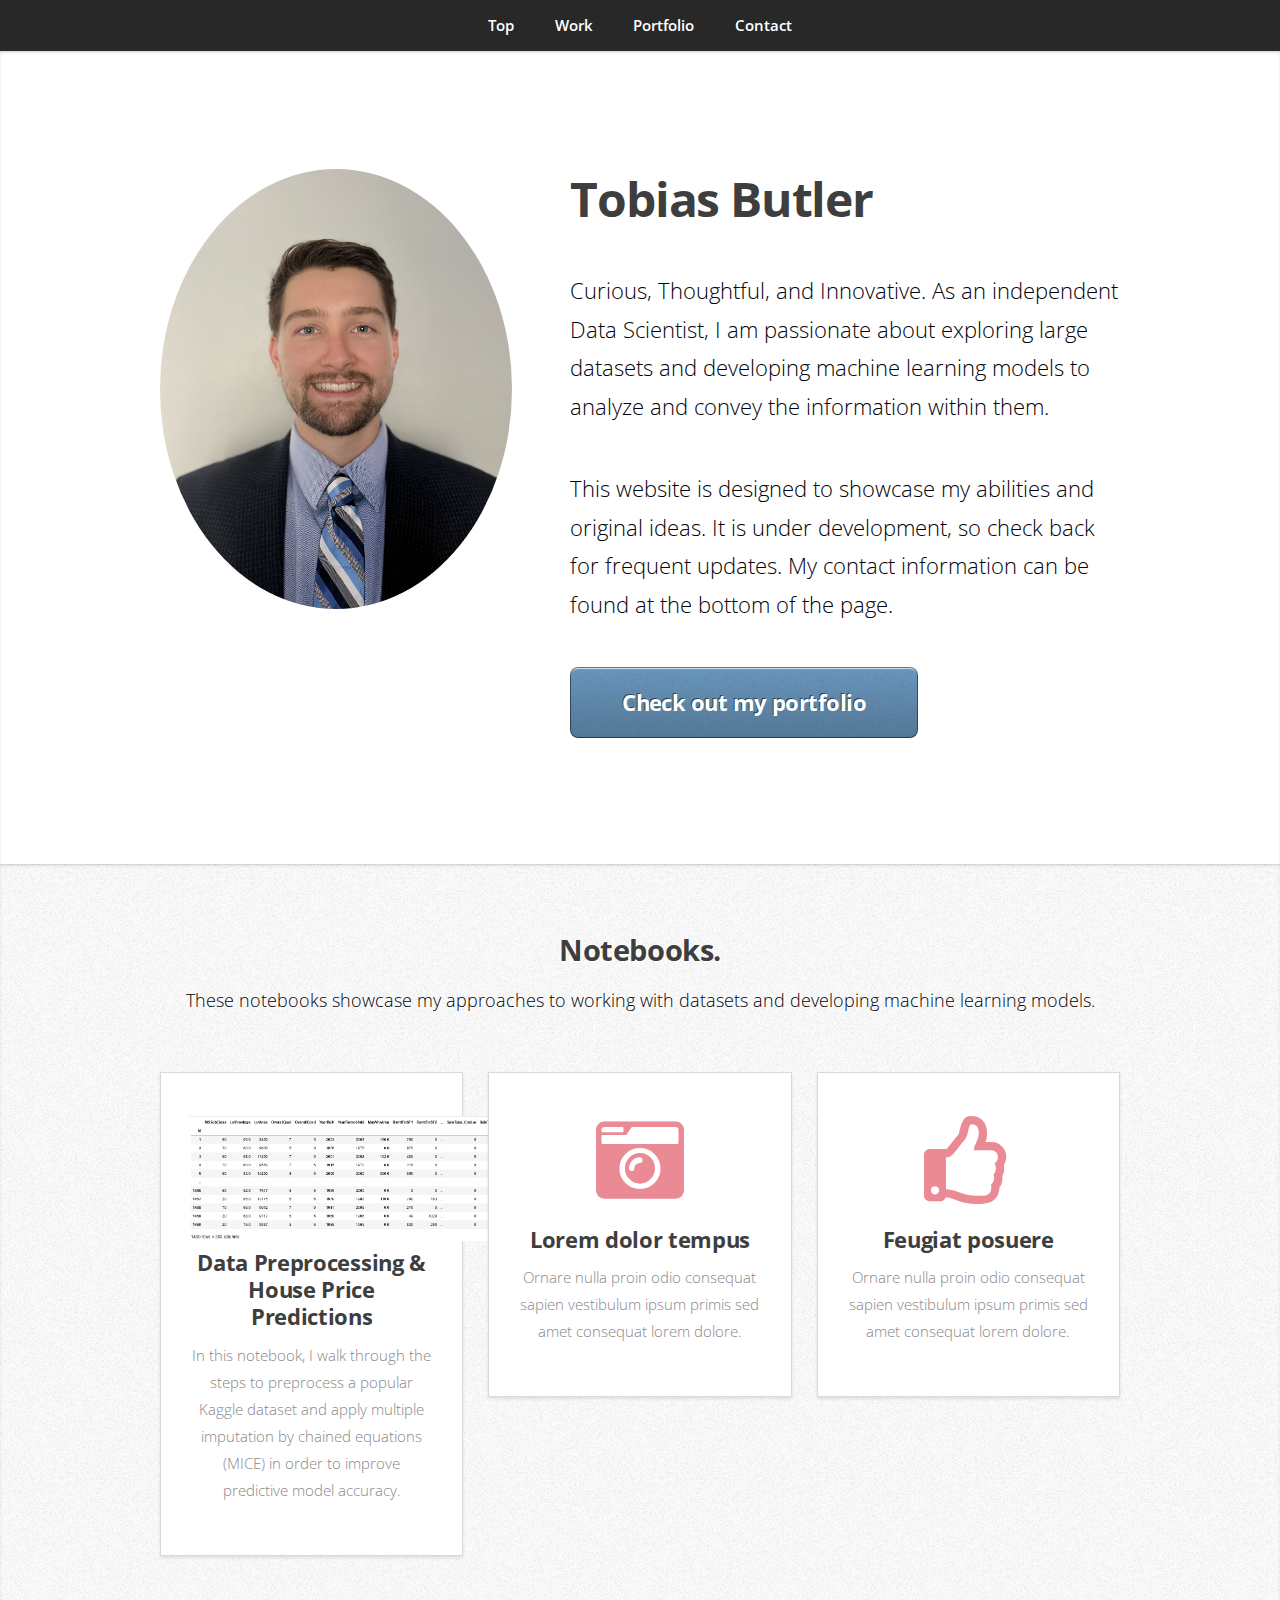
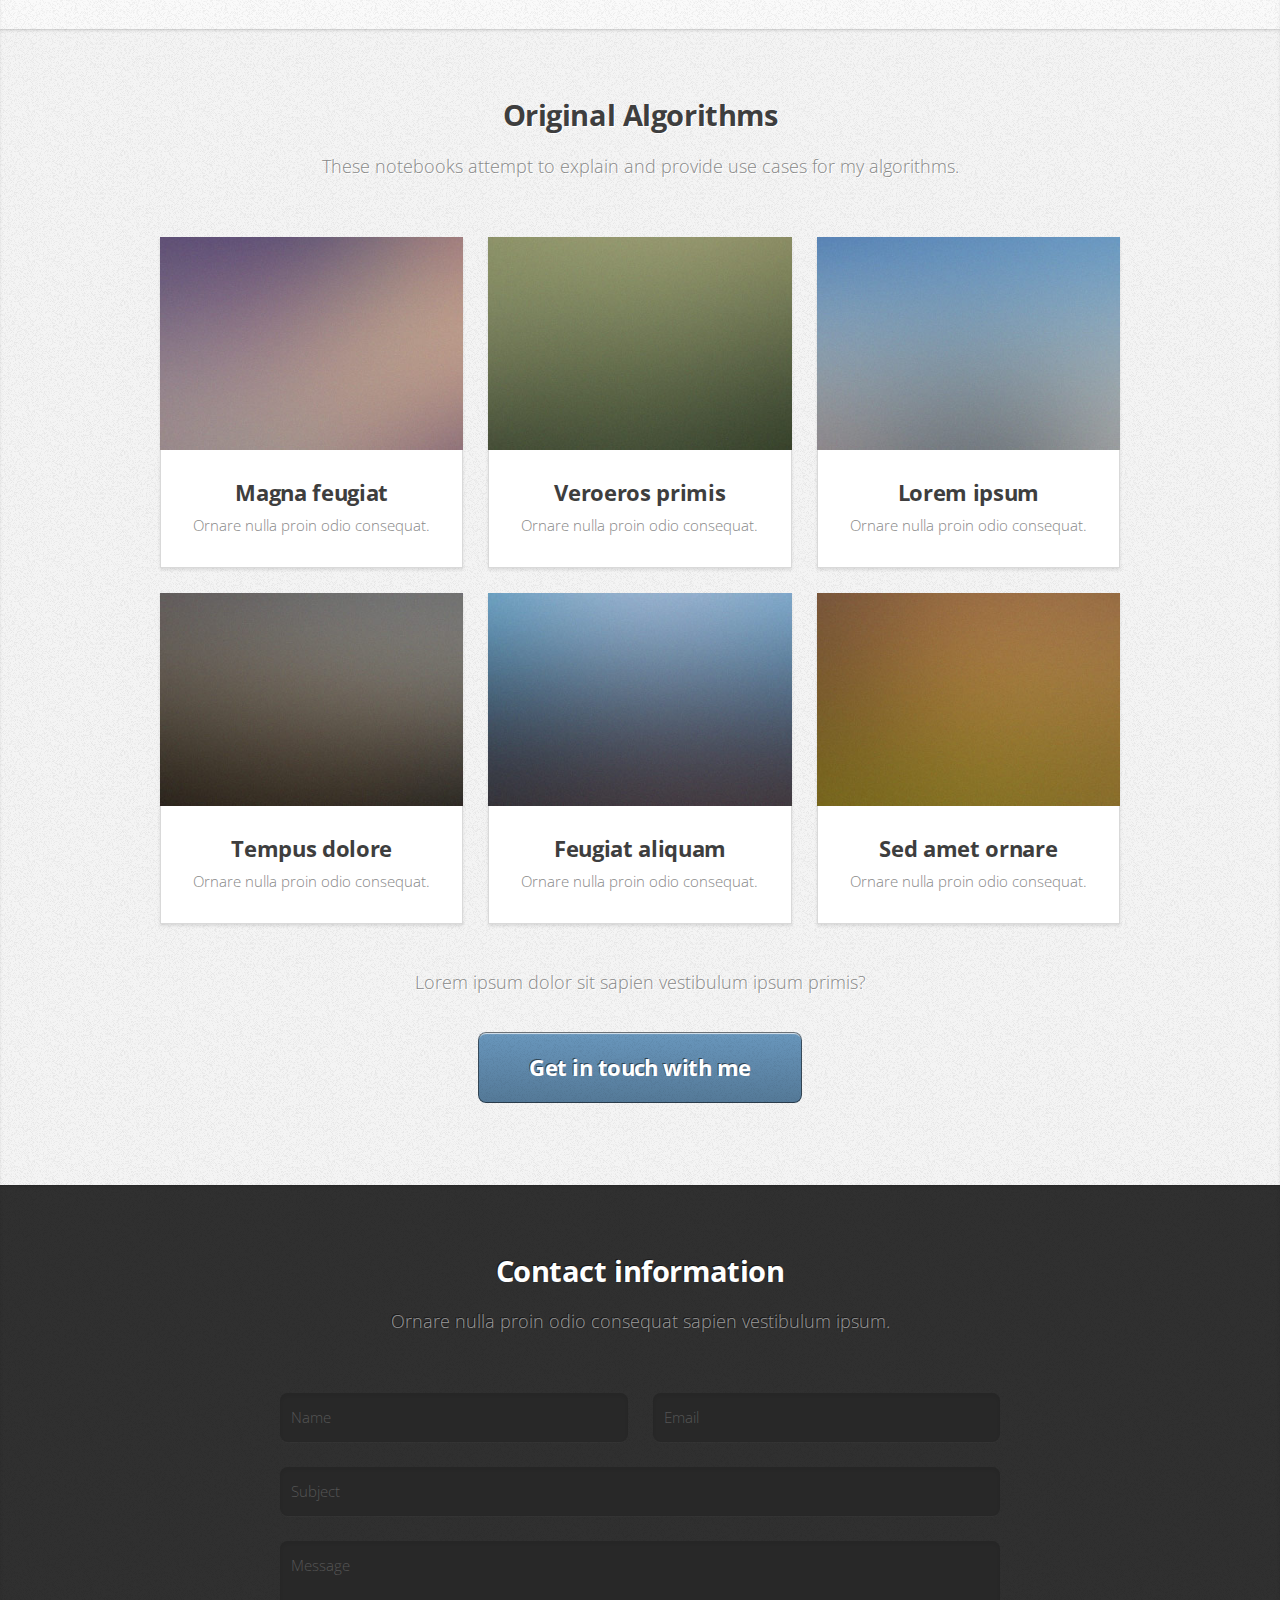
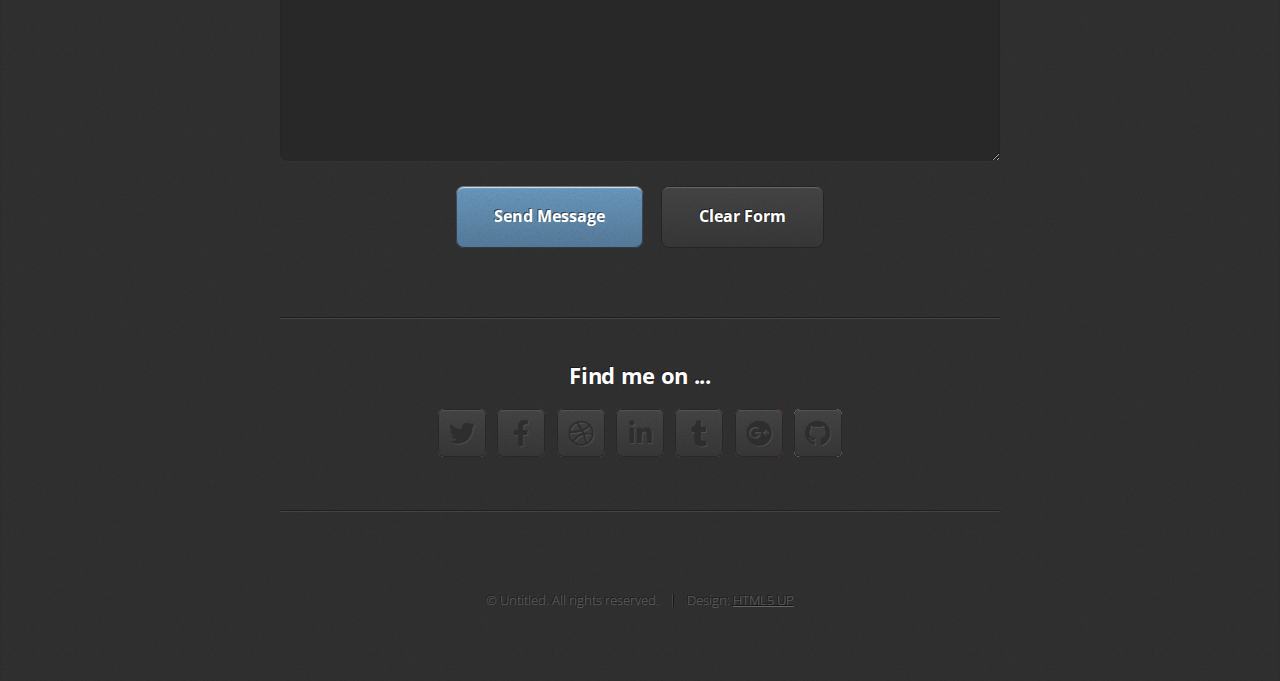
==== commit 9422b912: "typo" ====
--- a/index.html
+++ b/index.html
@@ -52,12 +52,12 @@
 						<p style="color:rgb(1, 1, 8)">These notebooks showcase my approaches to working with datasets and developing machine learning models.</p>
 					</header>
 					<div class="row aln-center">
-						<div class="col-4 col-6-medium col-12-small" onclick="location.href='newurl.html';">
+						<div class="col-4 col-6-medium col-12-small" onclick="location.href='House_Price_Prediction.html';">
 							<section class="box style1">
 								<!-- <span class="icon featured fa-comments"></span> -->
                                 <span><img src="images/pandas_table_house_prices.png" alt="Pandas Dataframe" style="width:300px;height:125px;"></span>
 								<h3>Data Preprocessing & House Price Predictions</h3>
-								<p>In this notebook, I walk through the steps to preprocess a popular Kaggle dataset and apply multiple imputation by changed equations 
+								<p>In this notebook, I walk through the steps to preprocess a popular Kaggle dataset and apply multiple imputation by chained equations 
                                     (MICE) in order to improve predictive model accuracy.</p>
 							</section>
 						</div>
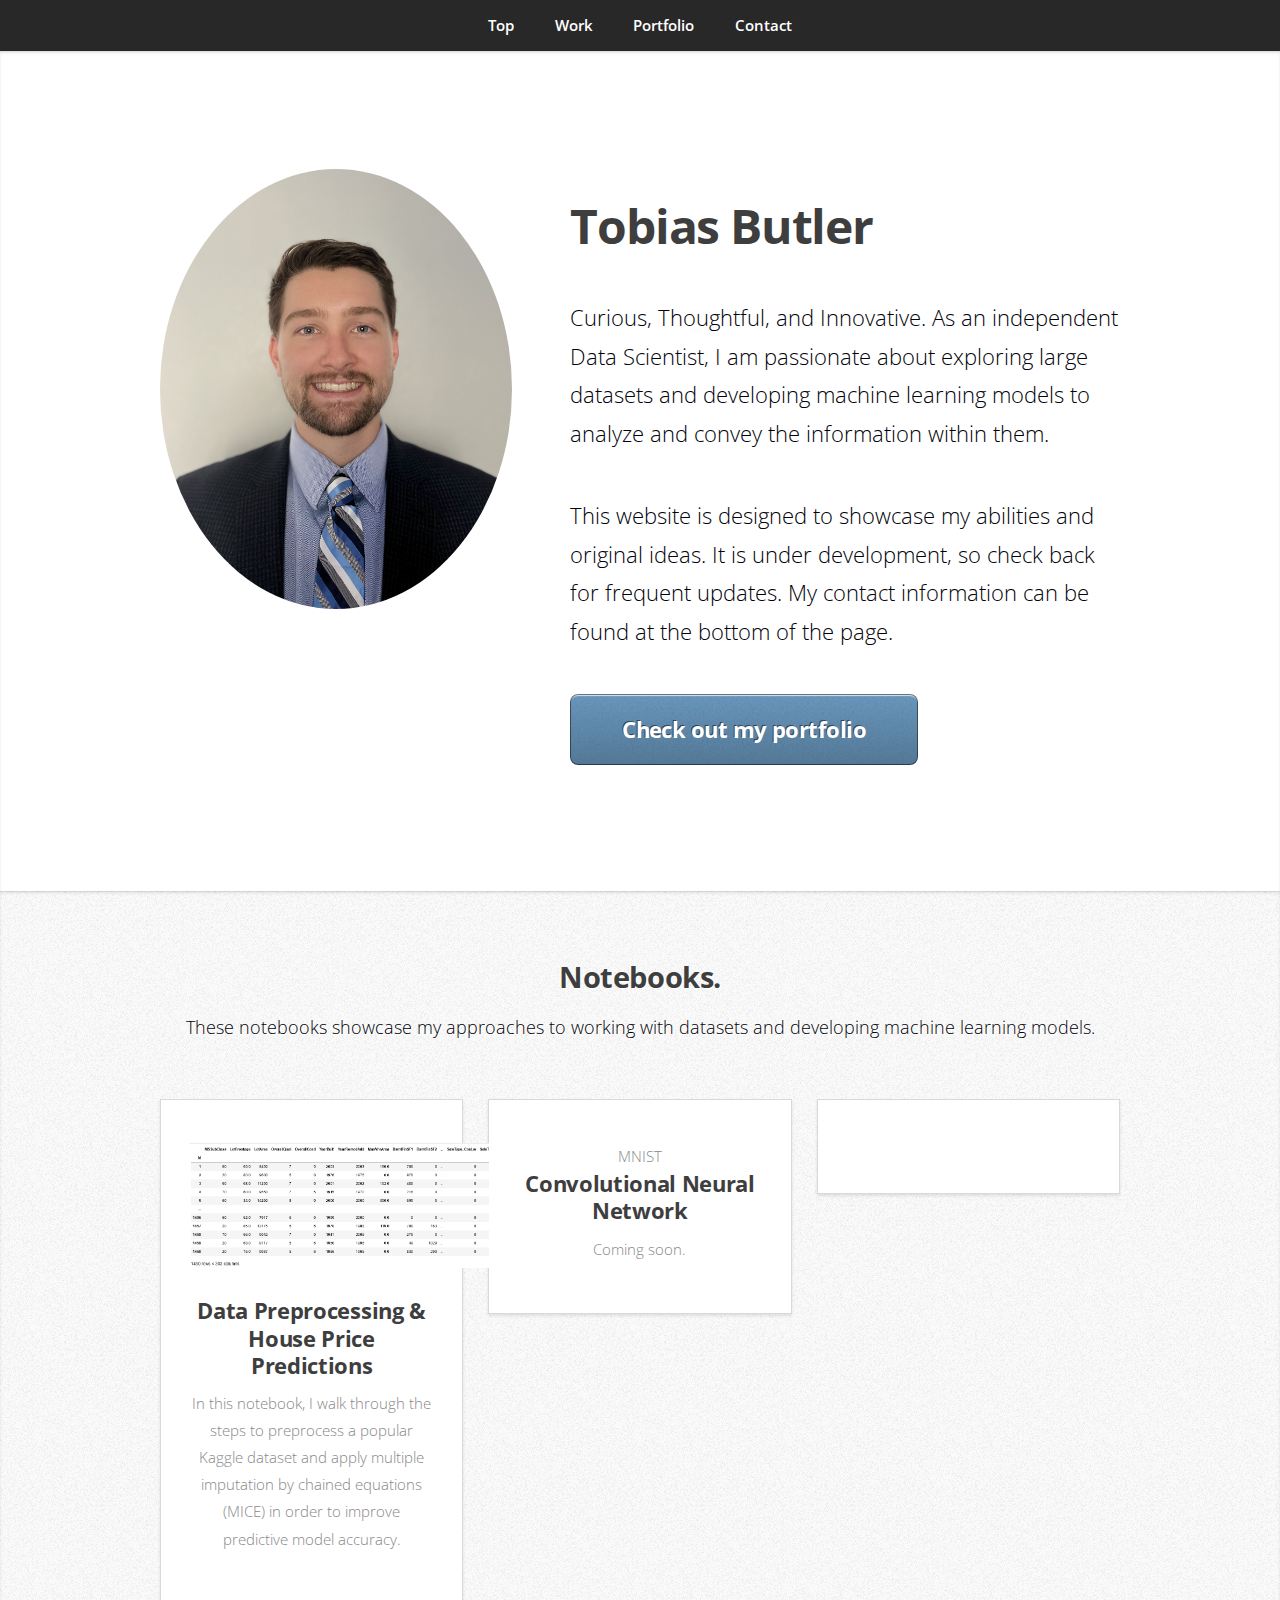
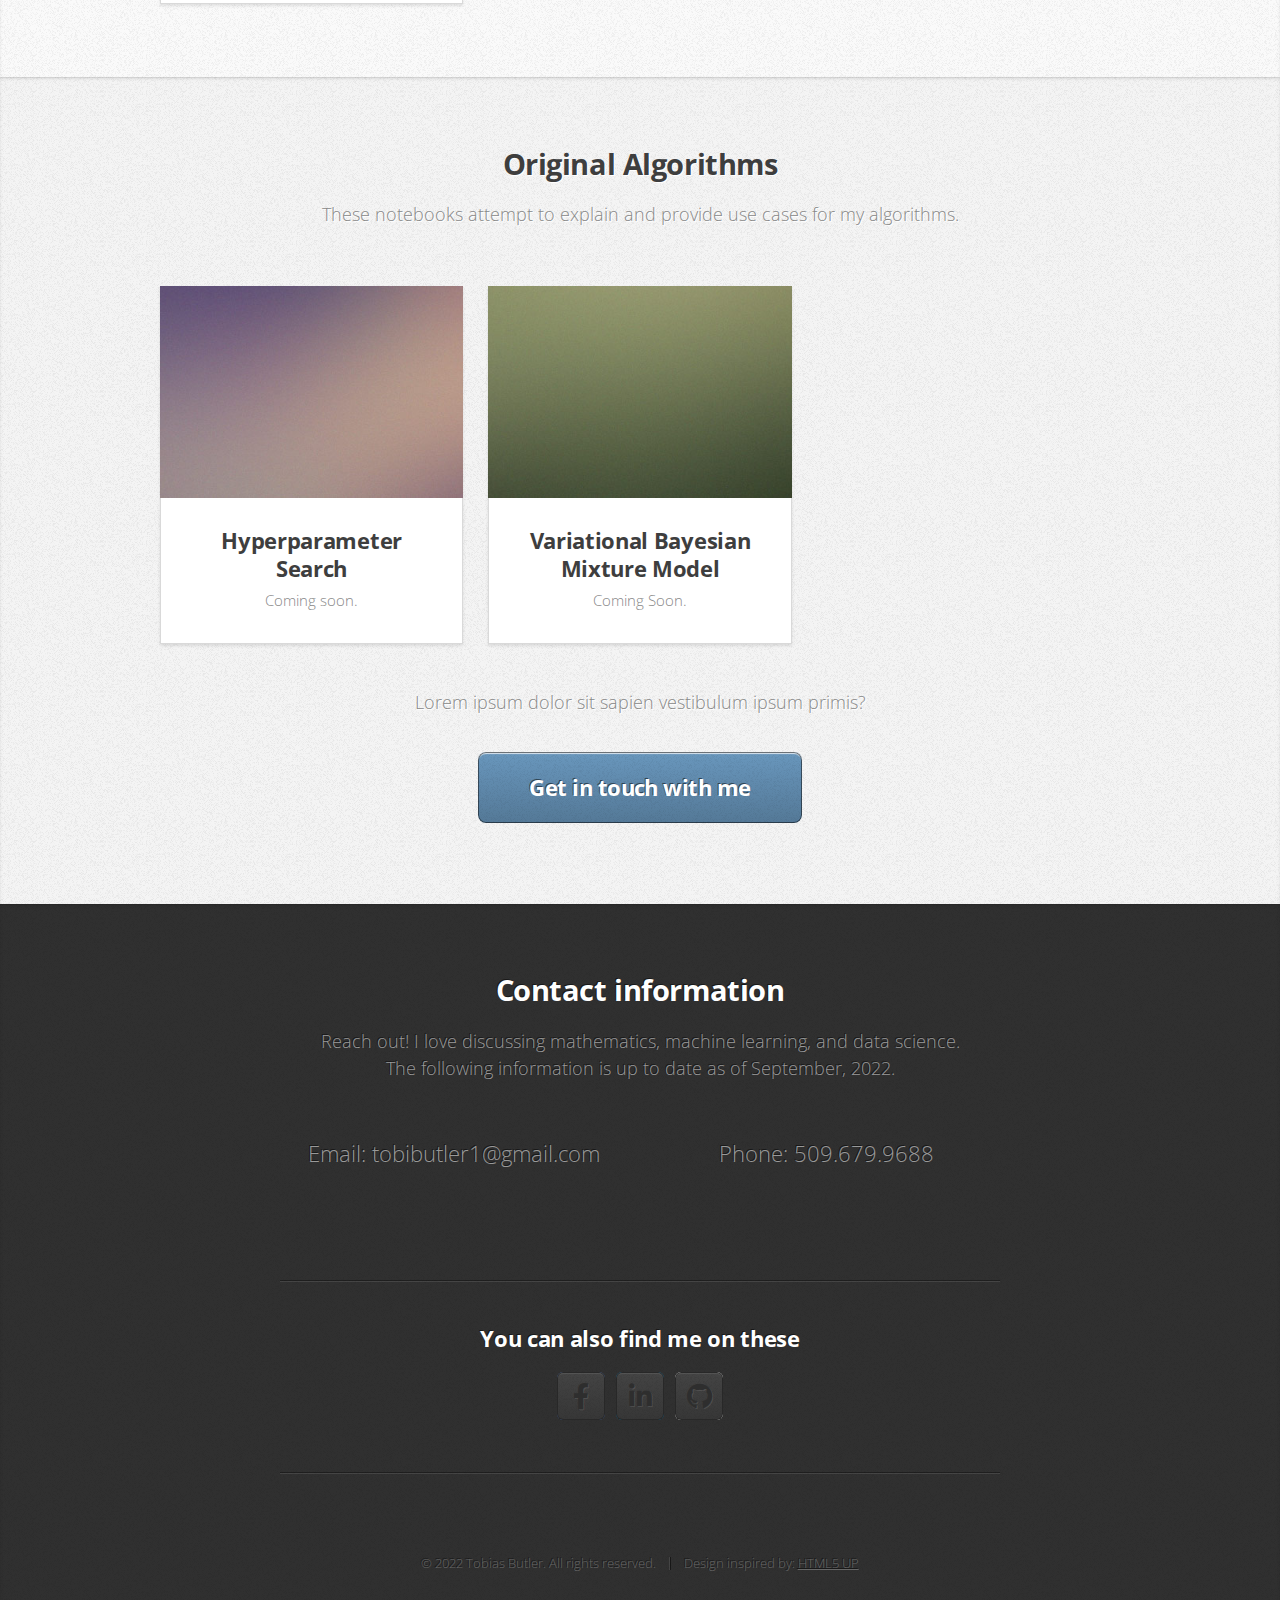
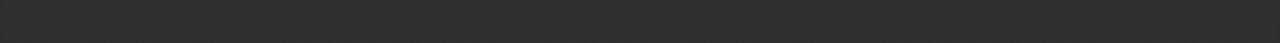
==== commit 88de045d: "added first notebook" ====
--- a/index.html
+++ b/index.html
@@ -32,7 +32,7 @@
 						</div>
 						<div class="col-8 col-7-large col-12-medium">
 							<header>
-								<h1><strong>Tobias Butler</strong></h1>
+								<br><h1><strong>Tobias Butler</strong></h1>
 							</header>
 							<p style="color:rgb(1, 1, 8)">Curious, Thoughtful, and Innovative. As an independent Data Scientist, I am passionate about exploring large 
                                 datasets and developing machine learning models to analyze and convey the information within them.</p>
@@ -52,27 +52,28 @@
 						<p style="color:rgb(1, 1, 8)">These notebooks showcase my approaches to working with datasets and developing machine learning models.</p>
 					</header>
 					<div class="row aln-center">
-						<div class="col-4 col-6-medium col-12-small" onclick="location.href='House_Price_Prediction.html';">
+						<div class="col-4 col-6-medium col-12-small">  
+                            <!-- onclick="location.href='House Price Prediction/House_Price_Prediction.html';" -->
 							<section class="box style1">
+                                <a href='House Price Prediction/House_Price_Prediction.html'; class="image featured"><img src="images/pandas_table_house_prices.png" alt="Pandas Dataframe" style="width:300px;height:125px;"></a>
 								<!-- <span class="icon featured fa-comments"></span> -->
-                                <span><img src="images/pandas_table_house_prices.png" alt="Pandas Dataframe" style="width:300px;height:125px;"></span>
-								<h3>Data Preprocessing & House Price Predictions</h3>
+                                <h3><a href='House Price Prediction/House_Price_Prediction.html';>Data Preprocessing & House Price Predictions</a></h3>
 								<p>In this notebook, I walk through the steps to preprocess a popular Kaggle dataset and apply multiple imputation by chained equations 
                                     (MICE) in order to improve predictive model accuracy.</p>
 							</section>
 						</div>
 						<div class="col-4 col-6-medium col-12-small">
 							<section class="box style1">
-								<span class="icon solid featured fa-camera-retro"></span>
-								<h3>Lorem dolor tempus</h3>
-								<p>Ornare nulla proin odio consequat sapien vestibulum ipsum primis sed amet consequat lorem dolore.</p>
+								<span>MNIST</span>
+								<h3>Convolutional Neural Network</h3>
+								<p>Coming soon.</p>
 							</section>
 						</div>
 						<div class="col-4 col-6-medium col-12-small">
 							<section class="box style1">
-								<span class="icon featured fa-thumbs-up"></span>
-								<h3>Feugiat posuere</h3>
-								<p>Ornare nulla proin odio consequat sapien vestibulum ipsum primis sed amet consequat lorem dolore.</p>
+								<!-- <span class="icon featured fa-thumbs-up"></span> -->
+								<!-- <h3>Feugiat posuere</h3> -->
+								<!-- <p>Ornare nulla proin odio consequat sapien vestibulum ipsum primis sed amet consequat lorem dolore.</p> -->
 							</section>
 						</div>
                         <!-- can add another division here and it will be centered underneath the others -->
@@ -95,43 +96,15 @@
 						<div class="col-4 col-6-medium col-12-small">
 							<article class="box style2">
 								<a href="#" class="image featured"><img src="images/pic01.jpg" alt="" /></a>
-								<h3><a href="#">Magna feugiat</a></h3>
-								<p>Ornare nulla proin odio consequat.</p>
+								<h3><a href="#">Hyperparameter Search</a></h3>
+								<p>Coming soon.</p>
 							</article>
 						</div>
 						<div class="col-4 col-6-medium col-12-small">
 							<article class="box style2">
 								<a href="#" class="image featured"><img src="images/pic02.jpg" alt="" /></a>
-								<h3><a href="#">Veroeros primis</a></h3>
-								<p>Ornare nulla proin odio consequat.</p>
-							</article>
-						</div>
-						<div class="col-4 col-6-medium col-12-small">
-							<article class="box style2">
-								<a href="#" class="image featured"><img src="images/pic03.jpg" alt="" /></a>
-								<h3><a href="#">Lorem ipsum</a></h3>
-								<p>Ornare nulla proin odio consequat.</p>
-							</article>
-						</div>
-						<div class="col-4 col-6-medium col-12-small">
-							<article class="box style2">
-								<a href="#" class="image featured"><img src="images/pic04.jpg" alt="" /></a>
-								<h3><a href="#">Tempus dolore</a></h3>
-								<p>Ornare nulla proin odio consequat.</p>
-							</article>
-						</div>
-						<div class="col-4 col-6-medium col-12-small">
-							<article class="box style2">
-								<a href="#" class="image featured"><img src="images/pic05.jpg" alt="" /></a>
-								<h3><a href="#">Feugiat aliquam</a></h3>
-								<p>Ornare nulla proin odio consequat.</p>
-							</article>
-						</div>
-						<div class="col-4 col-6-medium col-12-small">
-							<article class="box style2">
-								<a href="#" class="image featured"><img src="images/pic06.jpg" alt="" /></a>
-								<h3><a href="#">Sed amet ornare</a></h3>
-								<p>Ornare nulla proin odio consequat.</p>
+								<h3><a href="#">Variational Bayesian Mixture Model</a></h3>
+								<p>Coming Soon.</p>
 							</article>
 						</div>
 					</div>
@@ -144,47 +117,52 @@
 
 		<!-- Contact -->
 			<article id="contact" class="wrapper style4">
+
 				<div class="container medium">
 					<header>
 						<h2>Contact information</h2>
-						<p>Ornare nulla proin odio consequat sapien vestibulum ipsum.</p>
+						<p>Reach out! I love discussing mathematics, machine learning, and data science.<br>  The following information 
+                            is up to date as of September, 2022.</p>
 					</header>
 					<div class="row">
 						<div class="col-12">
 							<form method="post" action="#">
 								<div class="row">
 									<div class="col-6 col-12-small">
-										<input type="text" name="name" id="name" placeholder="Name" />
+										<!-- <input type="text" name="name" id="name" placeholder="Name" /> -->
+                                        <p style="font-size:150%">Email: tobibutler1@gmail.com</p>
 									</div>
 									<div class="col-6 col-12-small">
-										<input type="text" name="email" id="email" placeholder="Email" />
+										<!-- <input type="text" name="email" id="email" placeholder="Email" /> -->
+                                        <p style="font-size:150%">Phone: 509.679.9688</p>
 									</div>
-									<div class="col-12">
-										<input type="text" name="subject" id="subject" placeholder="Subject" />
-									</div>
-									<div class="col-12">
-										<textarea name="message" id="message" placeholder="Message"></textarea>
-									</div>
-									<div class="col-12">
-										<ul class="actions">
-											<li><input type="submit" value="Send Message" /></li>
-											<li><input type="reset" value="Clear Form" class="alt" /></li>
-										</ul>
-									</div>
+									<!-- <div class="col-12"> -->
+                                        
+										<!-- <input type="text" name="subject" id="subject" placeholder="Subject" /> -->
+									<!-- </div> -->
+									<!-- <div class="col-12"> -->
+										<!-- <textarea name="message" id="message" placeholder="Message"></textarea> -->
+									<!-- </div> -->
+									<!-- <div class="col-12"> -->
+										<!-- <ul class="actions"> -->
+											<!-- <li><input type="submit" value="Send Message" /></li> -->
+											<!-- <li><input type="reset" value="Clear Form" class="alt" /></li> -->
+										<!-- </ul> -->
+									<!-- </div> -->
 								</div>
 							</form>
 						</div>
 						<div class="col-12">
 							<hr />
-							<h3>Find me on ...</h3>
+							<h3>You can also find me on these</h3>
 							<ul class="social">
-								<li><a href="#" class="icon brands fa-twitter"><span class="label">Twitter</span></a></li>
-								<li><a href="#" class="icon brands fa-facebook-f"><span class="label">Facebook</span></a></li>
-								<li><a href="#" class="icon brands fa-dribbble"><span class="label">Dribbble</span></a></li>
-								<li><a href="#" class="icon brands fa-linkedin-in"><span class="label">LinkedIn</span></a></li>
-								<li><a href="#" class="icon brands fa-tumblr"><span class="label">Tumblr</span></a></li>
-								<li><a href="#" class="icon brands fa-google-plus"><span class="label">Google+</span></a></li>
-								<li><a href="#" class="icon brands fa-github"><span class="label">Github</span></a></li>
+								<!-- <li><a href="#" class="icon brands fa-twitter"><span class="label">Twitter</span></a></li> -->
+								<li><a href="https://www.facebook.com/tobi.butler" class="icon brands fa-facebook-f"><span class="label">Facebook</span></a></li>
+								<!-- <li><a href="#" class="icon brands fa-dribbble"><span class="label">Dribbble</span></a></li> -->
+								<li><a href="https://www.linkedin.com/in/tobi-butler-6a5708186/" class="icon brands fa-linkedin-in"><span class="label">LinkedIn</span></a></li>
+								<!-- <li><a href="#" class="icon brands fa-tumblr"><span class="label">Tumblr</span></a></li> -->
+								<!-- <li><a href="#" class="icon brands fa-google-plus"><span class="label">Google+</span></a></li> -->
+								<li><a href="https://github.com/TobiButler" class="icon brands fa-github"><span class="label">Github</span></a></li>
 								<!--
 								<li><a href="#" class="icon solid fa-rss"><span>RSS</span></a></li>
 								<li><a href="#" class="icon brands fa-instagram"><span>Instagram</span></a></li>
@@ -202,7 +180,7 @@
 					</div>
 					<footer>
 						<ul id="copyright">
-							<li>&copy; Untitled. All rights reserved.</li><li>Design: <a href="http://html5up.net">HTML5 UP</a></li>
+							<li>&copy; 2022 Tobias Butler. All rights reserved.</li><li>Design inspired by: <a href="http://html5up.net">HTML5 UP</a></li>
 						</ul>
 					</footer>
 				</div>
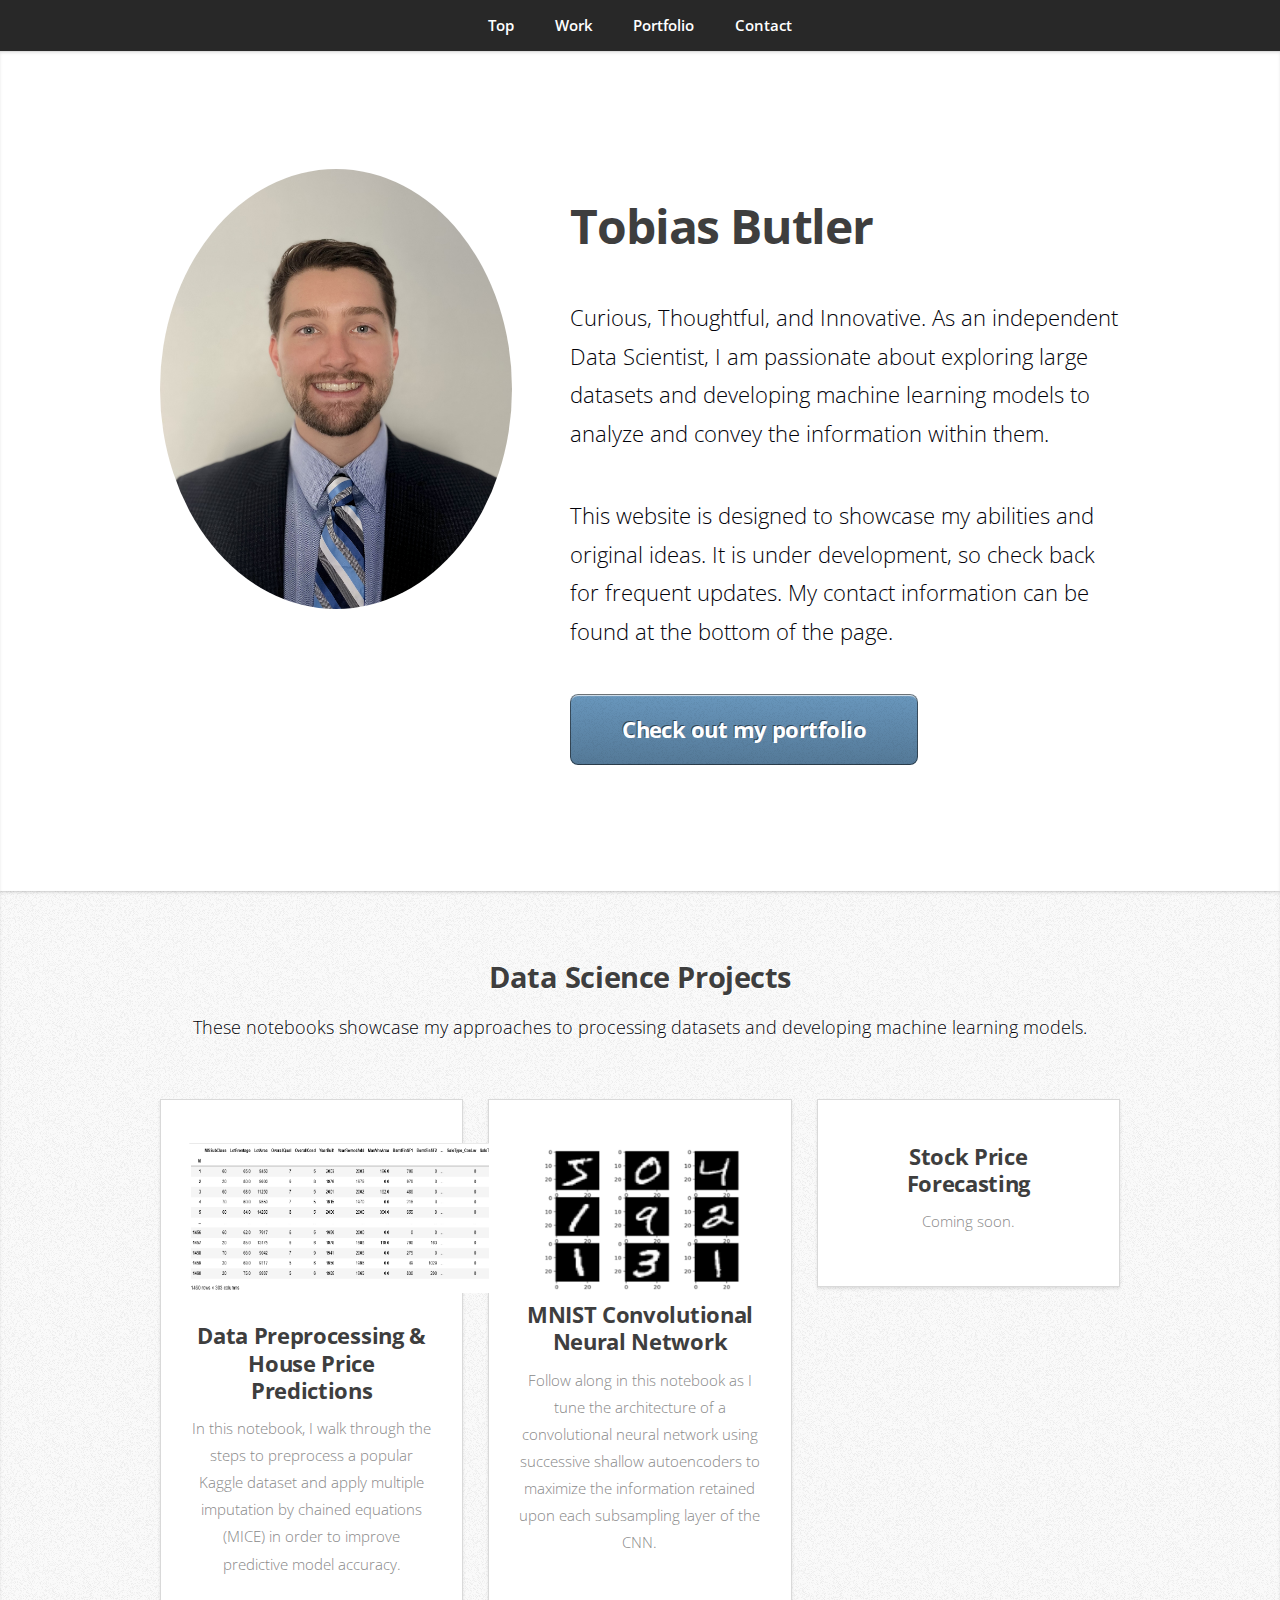
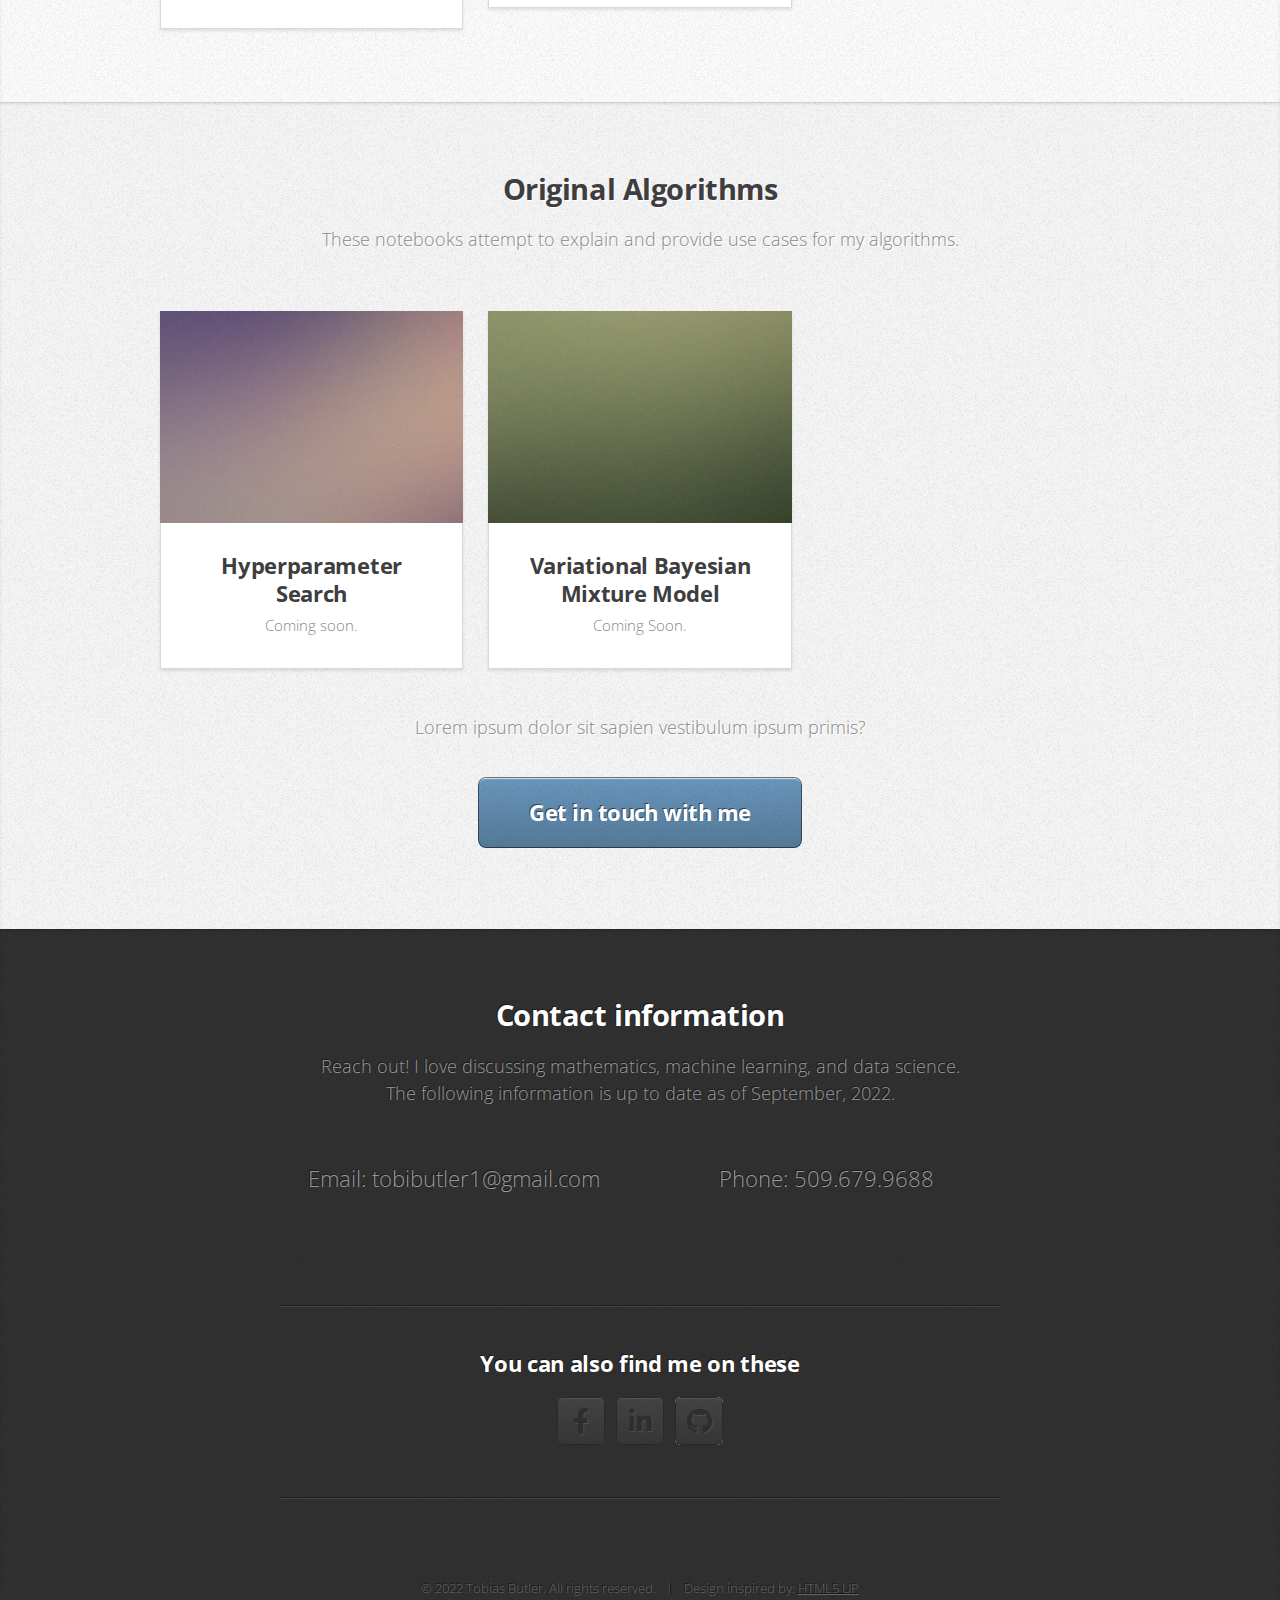
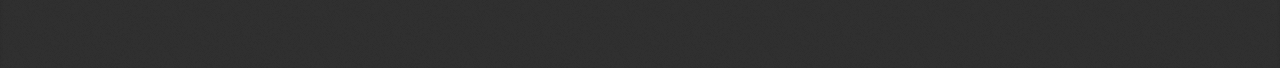
==== commit cf4ef5ef: "Added convolutional neural network project." ====
--- a/index.html
+++ b/index.html
@@ -1,12 +1,7 @@
 <!DOCTYPE HTML>
-<!--
-	Miniport by HTML5 UP
-	html5up.net | @ajlkn
-	Free for personal and commercial use under the CCA 3.0 license (html5up.net/license)
--->
 <html>
 	<head>
-		<title>Miniport by HTML5 UP</title>
+		<title>Tobias Butler: Profile</title>
 		<meta charset="utf-8" />
 		<meta name="viewport" content="width=device-width, initial-scale=1, user-scalable=no" />
 		<link rel="stylesheet" href="assets/css/main.css" />
@@ -48,14 +43,14 @@
 			<article id="work" class="wrapper style2">
 				<div class="container">
 					<header>
-						<h2>Notebooks.</h2>
-						<p style="color:rgb(1, 1, 8)">These notebooks showcase my approaches to working with datasets and developing machine learning models.</p>
+						<h2>Data Science Projects</h2>
+						<p style="color:rgb(1, 1, 8)">These notebooks showcase my approaches to processing datasets and developing machine learning models.</p>
 					</header>
 					<div class="row aln-center">
 						<div class="col-4 col-6-medium col-12-small">  
                             <!-- onclick="location.href='House Price Prediction/House_Price_Prediction.html';" -->
 							<section class="box style1">
-                                <a href='House Price Prediction/House_Price_Prediction.html'; class="image featured"><img src="images/pandas_table_house_prices.png" alt="Pandas Dataframe" style="width:300px;height:125px;"></a>
+                                <a href='House Price Prediction/House_Price_Prediction.html'; class="image featured"><img src="images/pandas_table_house_prices.png" alt="Pandas Dataframe" style="width:300px;height:150px;"></a>
 								<!-- <span class="icon featured fa-comments"></span> -->
                                 <h3><a href='House Price Prediction/House_Price_Prediction.html';>Data Preprocessing & House Price Predictions</a></h3>
 								<p>In this notebook, I walk through the steps to preprocess a popular Kaggle dataset and apply multiple imputation by chained equations 
@@ -64,16 +59,17 @@
 						</div>
 						<div class="col-4 col-6-medium col-12-small">
 							<section class="box style1">
-								<span>MNIST</span>
-								<h3>Convolutional Neural Network</h3>
-								<p>Coming soon.</p>
+								<a href="github\TobiButler-github.io\MNIST_CNN_notebook\MNIST_prediction.html";><img src="images/mnist.png" alt="MNIST Handwritten Digits" style="width:200px;height:150px;" class = "image.centered"></a>
+								<h3>MNIST Convolutional Neural Network</h3>
+								<p>Follow along in this notebook as I tune the architecture of a convolutional neural network using successive 
+									shallow autoencoders to maximize the information retained upon each subsampling layer of the CNN.</p>
 							</section>
 						</div>
 						<div class="col-4 col-6-medium col-12-small">
 							<section class="box style1">
-								<!-- <span class="icon featured fa-thumbs-up"></span> -->
-								<!-- <h3>Feugiat posuere</h3> -->
-								<!-- <p>Ornare nulla proin odio consequat sapien vestibulum ipsum primis sed amet consequat lorem dolore.</p> -->
+								
+								<h3>Stock Price Forecasting</h3>
+								<p>Coming soon.</p>
 							</section>
 						</div>
                         <!-- can add another division here and it will be centered underneath the others -->
